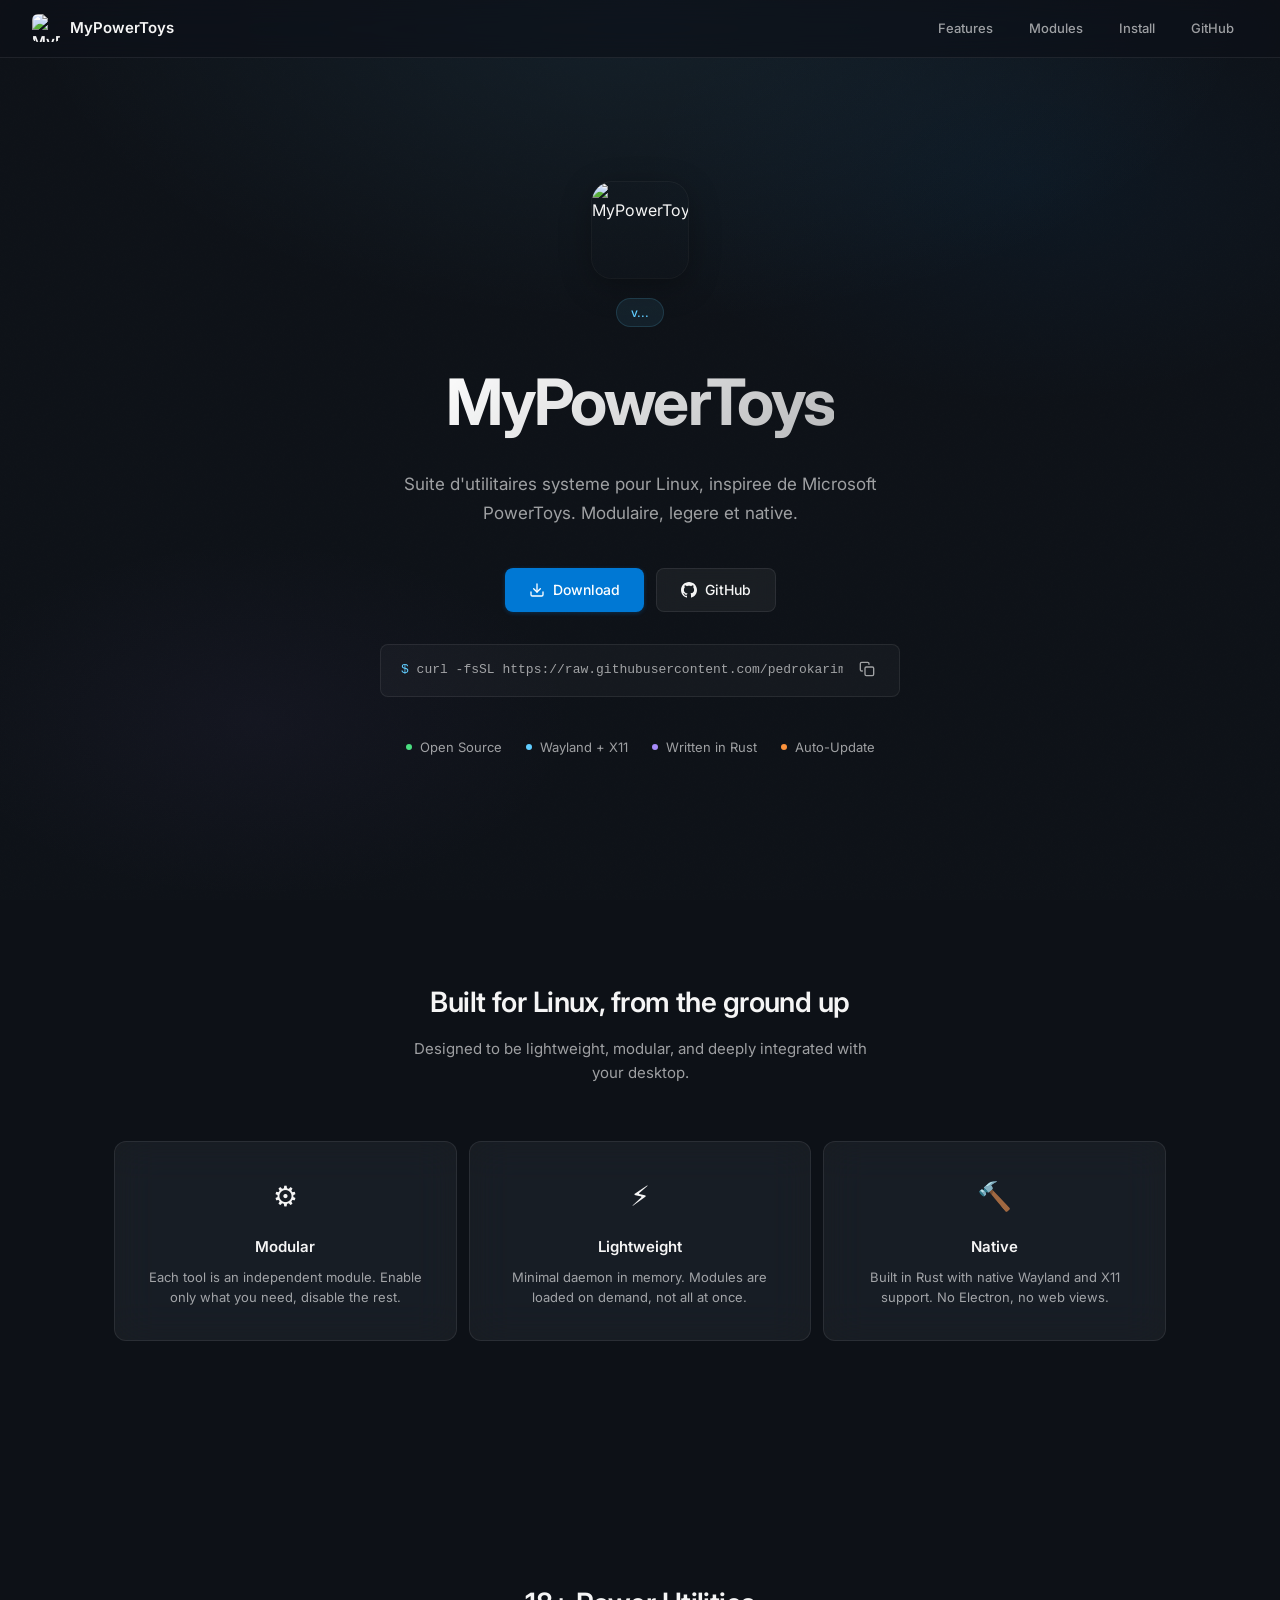
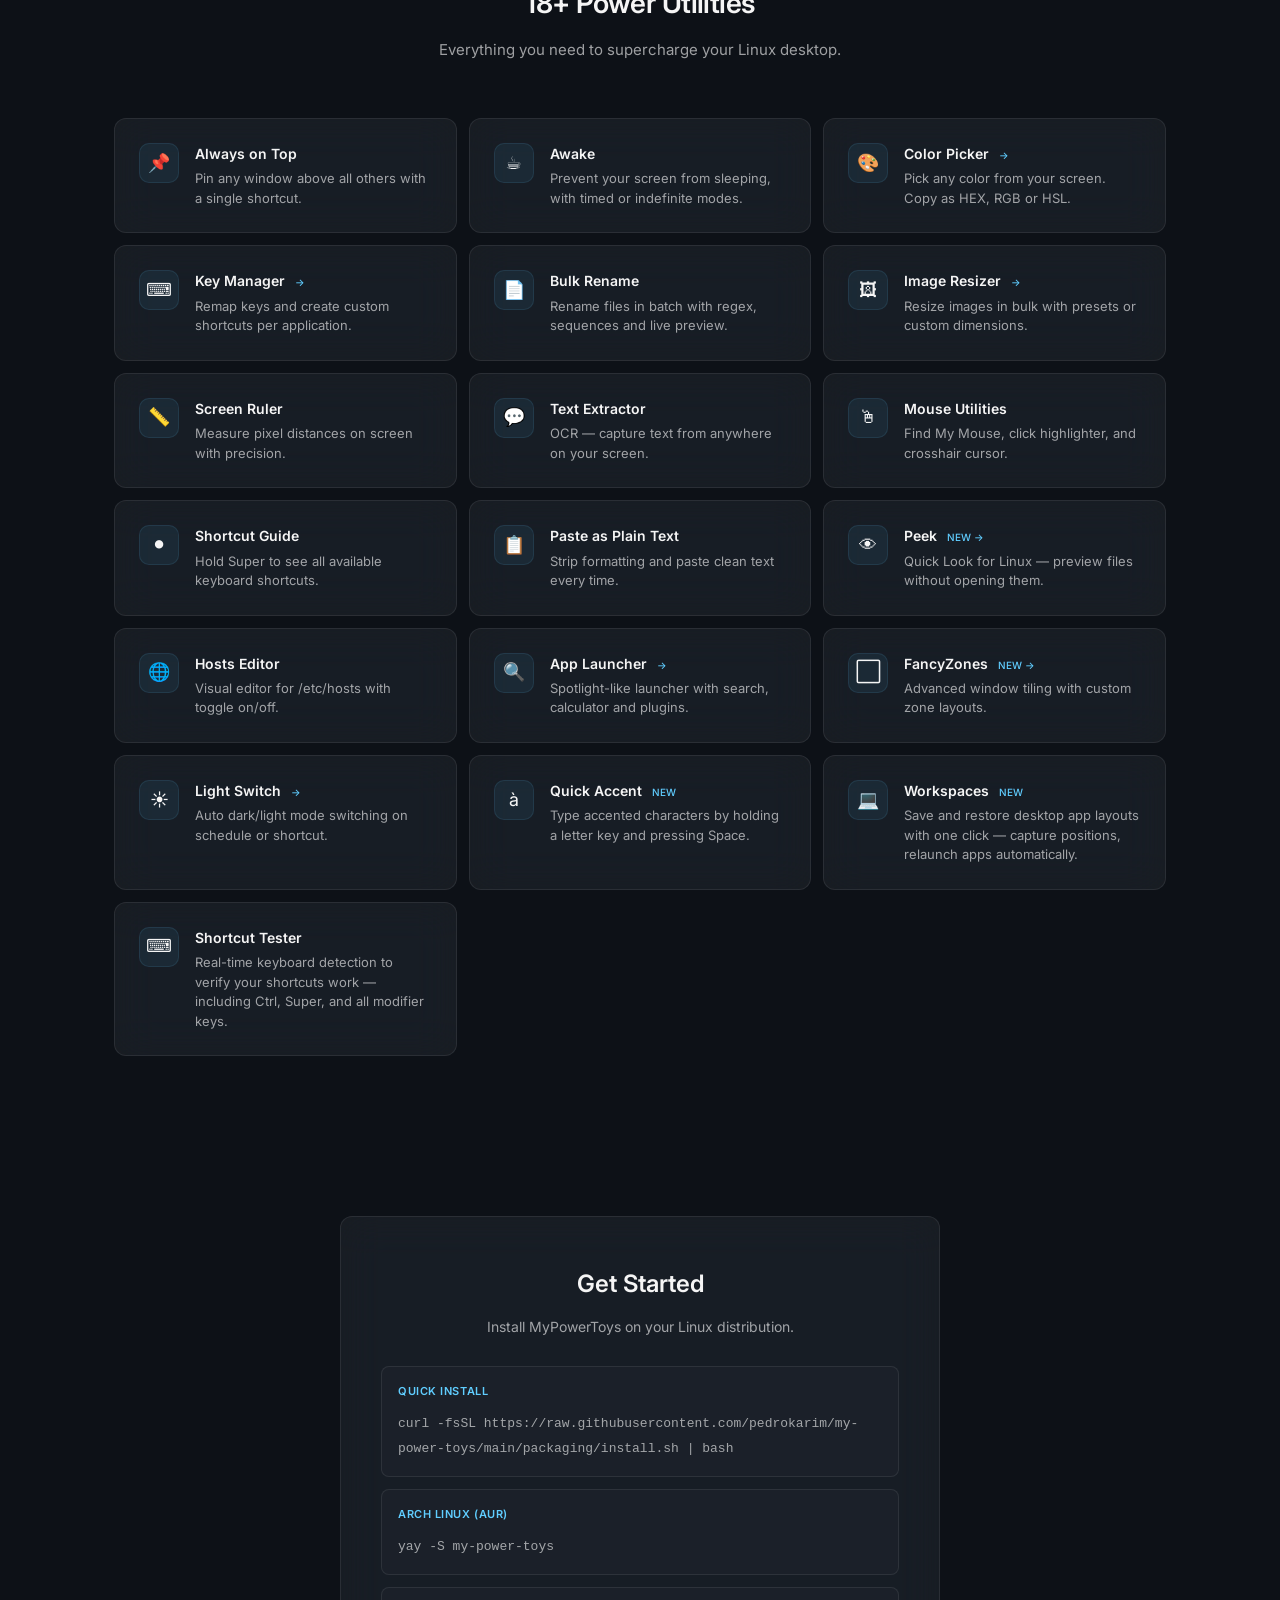
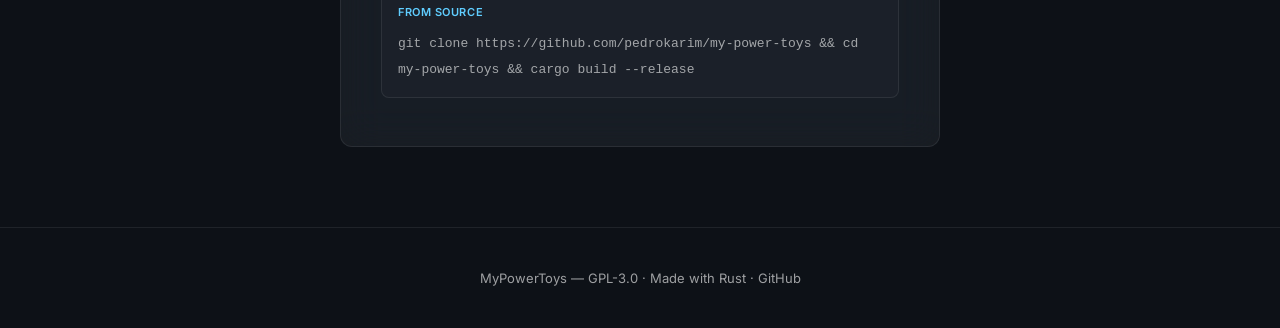
==== docs/index.html @ 5c8c486c "feat: add Workspaces module for saving and restoring desktop layouts - New crate: mpt-workspaces wit" ====
<!DOCTYPE html>
<html lang="en">
<head>
    <meta charset="UTF-8">
    <meta name="viewport" content="width=device-width, initial-scale=1.0">
    <title>MyPowerToys — PowerToys for Linux</title>
    <link rel="icon" type="image/png" href="https://raw.githubusercontent.com/pedrokarim/my-power-toys/main/assets/icons/icon-32.png">
    <style>
        @import url('https://fonts.googleapis.com/css2?family=Inter:wght@300;400;500;600;700&display=swap');

        * {
            margin: 0;
            padding: 0;
            box-sizing: border-box;
        }

        :root {
            --accent: #60cdff;
            --accent-dark: #0078d4;
            --bg-base: #0d1117;
            --bg-card: rgba(255, 255, 255, 0.05);
            --bg-card-hover: rgba(255, 255, 255, 0.08);
            --border: rgba(255, 255, 255, 0.08);
            --border-hover: rgba(255, 255, 255, 0.15);
            --text: #f5f5f5;
            --text-secondary: rgba(255, 255, 255, 0.6);
            --glass: rgba(255, 255, 255, 0.04);
            --glass-border: rgba(255, 255, 255, 0.06);
            --radius: 8px;
            --radius-lg: 12px;
        }

        body {
            font-family: 'Inter', 'Segoe UI Variable', 'Segoe UI', system-ui, -apple-system, sans-serif;
            background: var(--bg-base);
            color: var(--text);
            overflow-x: hidden;
            line-height: 1.6;
        }

        /* Mica-like background */
        .bg-layer {
            position: fixed;
            inset: 0;
            z-index: -1;
            background:
                radial-gradient(ellipse 80% 60% at 50% 0%, rgba(96, 205, 255, 0.08) 0%, transparent 60%),
                radial-gradient(ellipse 60% 50% at 80% 20%, rgba(0, 120, 212, 0.06) 0%, transparent 50%),
                radial-gradient(ellipse 50% 40% at 20% 80%, rgba(134, 97, 193, 0.05) 0%, transparent 50%),
                var(--bg-base);
        }

        /* Noise texture overlay */
        .bg-layer::after {
            content: '';
            position: absolute;
            inset: 0;
            opacity: 0.015;
            background-image: url("data:image/svg+xml,%3Csvg viewBox='0 0 256 256' xmlns='http://www.w3.org/2000/svg'%3E%3Cfilter id='n'%3E%3CfeTurbulence type='fractalNoise' baseFrequency='0.9' numOctaves='4' stitchTiles='stitch'/%3E%3C/filter%3E%3Crect width='100%25' height='100%25' filter='url(%23n)'/%3E%3C/svg%3E");
            background-size: 128px 128px;
        }

        /* Glass card mixin */
        .glass {
            background: var(--bg-card);
            backdrop-filter: blur(20px) saturate(150%);
            -webkit-backdrop-filter: blur(20px) saturate(150%);
            border: 1px solid var(--border);
            border-radius: var(--radius-lg);
            transition: all 0.2s ease;
        }

        .glass:hover {
            background: var(--bg-card-hover);
            border-color: var(--border-hover);
        }

        /* Navigation */
        nav {
            position: fixed;
            top: 0;
            left: 0;
            right: 0;
            z-index: 100;
            padding: 12px 32px;
            display: flex;
            align-items: center;
            justify-content: space-between;
            background: rgba(13, 17, 23, 0.7);
            backdrop-filter: blur(24px) saturate(150%);
            -webkit-backdrop-filter: blur(24px) saturate(150%);
            border-bottom: 1px solid var(--border);
        }

        .nav-brand {
            display: flex;
            align-items: center;
            gap: 10px;
            font-weight: 600;
            font-size: 15px;
            text-decoration: none;
            color: var(--text);
        }

        .nav-brand img {
            width: 28px;
            height: 28px;
            border-radius: 6px;
        }

        .nav-links {
            display: flex;
            gap: 8px;
        }

        .nav-links a {
            color: var(--text-secondary);
            text-decoration: none;
            font-size: 13px;
            font-weight: 500;
            padding: 6px 14px;
            border-radius: 6px;
            transition: all 0.15s ease;
        }

        .nav-links a:hover {
            color: var(--text);
            background: rgba(255, 255, 255, 0.06);
        }

        /* Hero Section */
        .hero {
            min-height: 100vh;
            display: flex;
            flex-direction: column;
            align-items: center;
            justify-content: center;
            text-align: center;
            padding: 120px 24px 80px;
            position: relative;
        }

        .hero-icon {
            width: 96px;
            height: 96px;
            border-radius: 20px;
            margin-bottom: 20px;
            box-shadow:
                0 8px 32px rgba(0, 0, 0, 0.3),
                0 0 0 1px rgba(255, 255, 255, 0.06);
        }

        .version-badge {
            display: inline-block;
            padding: 4px 14px;
            font-size: 12px;
            font-weight: 500;
            color: var(--accent);
            background: rgba(96, 205, 255, 0.08);
            border: 1px solid rgba(96, 205, 255, 0.15);
            border-radius: 20px;
            margin-bottom: 24px;
        }

        .hero h1 {
            font-size: clamp(2.5rem, 6vw, 4rem);
            font-weight: 700;
            letter-spacing: -0.03em;
            margin-bottom: 16px;
            background: linear-gradient(135deg, #ffffff 0%, rgba(255, 255, 255, 0.7) 100%);
            -webkit-background-clip: text;
            -webkit-text-fill-color: transparent;
            background-clip: text;
        }

        .hero p {
            font-size: 17px;
            color: var(--text-secondary);
            max-width: 520px;
            margin: 0 auto 40px;
            line-height: 1.7;
        }

        .hero-actions {
            display: flex;
            gap: 12px;
            margin-bottom: 32px;
            flex-wrap: wrap;
            justify-content: center;
        }

        .btn {
            display: inline-flex;
            align-items: center;
            gap: 8px;
            padding: 10px 24px;
            font-size: 14px;
            font-weight: 500;
            font-family: inherit;
            border-radius: var(--radius);
            text-decoration: none;
            cursor: pointer;
            transition: all 0.15s ease;
            border: none;
        }

        .btn-primary {
            background: var(--accent-dark);
            color: white;
            box-shadow: 0 1px 4px rgba(0, 120, 212, 0.3);
        }

        .btn-primary:hover {
            background: #1a8ad4;
            box-shadow: 0 4px 16px rgba(0, 120, 212, 0.4);
            transform: translateY(-1px);
        }

        .btn-secondary {
            background: var(--bg-card);
            color: var(--text);
            border: 1px solid var(--border);
            backdrop-filter: blur(12px);
        }

        .btn-secondary:hover {
            background: var(--bg-card-hover);
            border-color: var(--border-hover);
            transform: translateY(-1px);
        }

        .btn svg {
            width: 16px;
            height: 16px;
        }

        /* Install command */
        .install-box {
            display: flex;
            align-items: center;
            gap: 12px;
            padding: 12px 20px;
            border-radius: var(--radius);
            background: rgba(255, 255, 255, 0.03);
            border: 1px solid var(--border);
            max-width: 520px;
            margin: 0 auto;
        }

        .install-box code {
            font-family: 'JetBrains Mono', 'Cascadia Code', 'Fira Code', monospace;
            font-size: 13px;
            color: var(--text-secondary);
            flex: 1;
            text-align: left;
            white-space: nowrap;
            overflow-x: auto;
        }

        .install-box code span {
            color: var(--accent);
        }

        .copy-btn {
            background: none;
            border: none;
            color: var(--text-secondary);
            cursor: pointer;
            padding: 4px;
            border-radius: 4px;
            transition: all 0.15s;
            flex-shrink: 0;
        }

        .copy-btn:hover {
            color: var(--text);
            background: rgba(255, 255, 255, 0.08);
        }

        .copy-btn.copied {
            color: #4ade80;
        }

        /* Badges */
        .badges {
            display: flex;
            gap: 24px;
            margin-top: 40px;
            flex-wrap: wrap;
            justify-content: center;
        }

        .badge {
            display: flex;
            align-items: center;
            gap: 8px;
            font-size: 13px;
            color: var(--text-secondary);
        }

        .badge-dot {
            width: 6px;
            height: 6px;
            border-radius: 50%;
        }

        .badge-dot.green { background: #4ade80; }
        .badge-dot.blue { background: var(--accent); }
        .badge-dot.purple { background: #a78bfa; }
        .badge-dot.orange { background: #fb923c; }

        /* Features Section */
        .section {
            padding: 80px 24px;
            max-width: 1100px;
            margin: 0 auto;
        }

        .section-header {
            text-align: center;
            margin-bottom: 56px;
        }

        .section-header h2 {
            font-size: 28px;
            font-weight: 600;
            letter-spacing: -0.02em;
            margin-bottom: 12px;
        }

        .section-header p {
            color: var(--text-secondary);
            font-size: 15px;
            max-width: 480px;
            margin: 0 auto;
        }

        /* Module grid */
        .modules-grid {
            display: grid;
            grid-template-columns: repeat(auto-fill, minmax(320px, 1fr));
            gap: 12px;
        }

        .module-card {
            padding: 24px;
            display: flex;
            gap: 16px;
            align-items: flex-start;
        }

        .module-icon {
            width: 40px;
            height: 40px;
            border-radius: 10px;
            display: flex;
            align-items: center;
            justify-content: center;
            font-size: 18px;
            flex-shrink: 0;
            background: rgba(96, 205, 255, 0.08);
            border: 1px solid rgba(96, 205, 255, 0.1);
        }

        .module-card h3 {
            font-size: 14px;
            font-weight: 600;
            margin-bottom: 4px;
        }

        .module-card p {
            font-size: 13px;
            color: var(--text-secondary);
            line-height: 1.5;
        }

        /* Highlight cards row */
        .highlights {
            display: grid;
            grid-template-columns: repeat(3, 1fr);
            gap: 12px;
            margin-bottom: 80px;
        }

        .highlight-card {
            padding: 32px 24px;
            text-align: center;
        }

        .highlight-card .h-icon {
            font-size: 28px;
            margin-bottom: 16px;
            display: block;
        }

        .highlight-card h3 {
            font-size: 15px;
            font-weight: 600;
            margin-bottom: 8px;
        }

        .highlight-card p {
            font-size: 13px;
            color: var(--text-secondary);
            line-height: 1.6;
        }

        /* Install Section */
        .install-section {
            text-align: center;
            padding: 80px 24px;
        }

        .install-card {
            max-width: 600px;
            margin: 0 auto;
            padding: 48px 40px;
        }

        .install-card h2 {
            font-size: 24px;
            font-weight: 600;
            margin-bottom: 12px;
        }

        .install-card p {
            color: var(--text-secondary);
            font-size: 14px;
            margin-bottom: 28px;
        }

        .install-methods {
            display: flex;
            flex-direction: column;
            gap: 12px;
            text-align: left;
        }

        .install-method {
            padding: 16px;
            border-radius: var(--radius);
            background: rgba(255, 255, 255, 0.02);
            border: 1px solid var(--border);
        }

        .install-method-label {
            font-size: 11px;
            font-weight: 600;
            text-transform: uppercase;
            letter-spacing: 0.05em;
            color: var(--accent);
            margin-bottom: 8px;
        }

        .install-method code {
            font-family: 'JetBrains Mono', 'Cascadia Code', monospace;
            font-size: 13px;
            color: var(--text-secondary);
        }

        /* Footer */
        footer {
            text-align: center;
            padding: 40px 24px;
            border-top: 1px solid var(--border);
            color: var(--text-secondary);
            font-size: 13px;
        }

        footer a {
            color: var(--text-secondary);
            text-decoration: none;
            transition: color 0.15s;
        }

        footer a:hover {
            color: var(--text);
        }

        /* Responsive */
        @media (max-width: 768px) {
            nav {
                padding: 12px 16px;
            }

            .highlights {
                grid-template-columns: 1fr;
            }

            .modules-grid {
                grid-template-columns: 1fr;
            }

            .hero-actions {
                flex-direction: column;
                align-items: center;
            }

            .install-box {
                flex-direction: column;
                text-align: center;
            }

            .install-box code {
                text-align: center;
            }
        }

        /* Smooth scroll */
        html {
            scroll-behavior: smooth;
        }

        /* Selection */
        ::selection {
            background: rgba(0, 120, 212, 0.3);
        }
    </style>
</head>
<body>
    <div class="bg-layer"></div>

    <!-- Nav -->
    <nav>
        <a href="#" class="nav-brand">
            <img src="https://raw.githubusercontent.com/pedrokarim/my-power-toys/main/assets/icons/icon-128.png" alt="MyPowerToys">
            MyPowerToys
        </a>
        <div class="nav-links">
            <a href="#features">Features</a>
            <a href="#modules">Modules</a>
            <a href="#install">Install</a>
            <a href="https://github.com/pedrokarim/my-power-toys" target="_blank">GitHub</a>
        </div>
    </nav>

    <!-- Hero -->
    <section class="hero">
        <img src="https://raw.githubusercontent.com/pedrokarim/my-power-toys/main/assets/icons/icon-128.png" alt="MyPowerToys" class="hero-icon">
        <div class="version-badge" id="version-badge">v...</div>
        <h1>MyPowerToys</h1>
        <p>Suite d'utilitaires systeme pour Linux, inspiree de Microsoft PowerToys. Modulaire, legere et native.</p>

        <div class="hero-actions">
            <a href="https://github.com/pedrokarim/my-power-toys/releases/latest" class="btn btn-primary">
                <svg viewBox="0 0 24 24" fill="none" stroke="currentColor" stroke-width="2" stroke-linecap="round" stroke-linejoin="round"><path d="M21 15v4a2 2 0 01-2 2H5a2 2 0 01-2-2v-4"/><polyline points="7 10 12 15 17 10"/><line x1="12" y1="15" x2="12" y2="3"/></svg>
                Download
            </a>
            <a href="https://github.com/pedrokarim/my-power-toys" class="btn btn-secondary" target="_blank">
                <svg viewBox="0 0 24 24" fill="currentColor"><path d="M12 0c-6.626 0-12 5.373-12 12 0 5.302 3.438 9.8 8.207 11.387.599.111.793-.261.793-.577v-2.234c-3.338.726-4.033-1.416-4.033-1.416-.546-1.387-1.333-1.756-1.333-1.756-1.089-.745.083-.729.083-.729 1.205.084 1.839 1.237 1.839 1.237 1.07 1.834 2.807 1.304 3.492.997.107-.775.418-1.305.762-1.604-2.665-.305-5.467-1.334-5.467-5.931 0-1.311.469-2.381 1.236-3.221-.124-.303-.535-1.524.117-3.176 0 0 1.008-.322 3.301 1.23.957-.266 1.983-.399 3.003-.404 1.02.005 2.047.138 3.006.404 2.291-1.552 3.297-1.23 3.297-1.23.653 1.653.242 2.874.118 3.176.77.84 1.235 1.911 1.235 3.221 0 4.609-2.807 5.624-5.479 5.921.43.372.823 1.102.823 2.222v3.293c0 .319.192.694.801.576 4.765-1.589 8.199-6.086 8.199-11.386 0-6.627-5.373-12-12-12z"/></svg>
                GitHub
            </a>
        </div>

        <div class="install-box">
            <code><span>$</span> curl -fsSL https://raw.githubusercontent.com/pedrokarim/my-power-toys/main/packaging/install.sh | bash</code>
            <button class="copy-btn" onclick="copyInstall(this)" title="Copy">
                <svg width="16" height="16" viewBox="0 0 24 24" fill="none" stroke="currentColor" stroke-width="2" stroke-linecap="round" stroke-linejoin="round"><rect x="9" y="9" width="13" height="13" rx="2" ry="2"/><path d="M5 15H4a2 2 0 01-2-2V4a2 2 0 012-2h9a2 2 0 012 2v1"/></svg>
            </button>
        </div>

        <div class="badges">
            <span class="badge"><span class="badge-dot green"></span>Open Source</span>
            <span class="badge"><span class="badge-dot blue"></span>Wayland + X11</span>
            <span class="badge"><span class="badge-dot purple"></span>Written in Rust</span>
            <span class="badge"><span class="badge-dot orange"></span>Auto-Update</span>
        </div>
    </section>

    <!-- Highlights -->
    <section class="section" id="features">
        <div class="section-header">
            <h2>Built for Linux, from the ground up</h2>
            <p>Designed to be lightweight, modular, and deeply integrated with your desktop.</p>
        </div>

        <div class="highlights">
            <div class="glass highlight-card">
                <span class="h-icon">&#9881;</span>
                <h3>Modular</h3>
                <p>Each tool is an independent module. Enable only what you need, disable the rest.</p>
            </div>
            <div class="glass highlight-card">
                <span class="h-icon">&#9889;</span>
                <h3>Lightweight</h3>
                <p>Minimal daemon in memory. Modules are loaded on demand, not all at once.</p>
            </div>
            <div class="glass highlight-card">
                <span class="h-icon">&#128296;</span>
                <h3>Native</h3>
                <p>Built in Rust with native Wayland and X11 support. No Electron, no web views.</p>
            </div>
        </div>
    </section>

    <!-- Modules -->
    <section class="section" id="modules">
        <div class="section-header">
            <h2>18+ Power Utilities</h2>
            <p>Everything you need to supercharge your Linux desktop.</p>
        </div>

        <div class="modules-grid">
            <div class="glass module-card">
                <div class="module-icon">&#128204;</div>
                <div>
                    <h3>Always on Top</h3>
                    <p>Pin any window above all others with a single shortcut.</p>
                </div>
            </div>
            <div class="glass module-card">
                <div class="module-icon">&#9749;</div>
                <div>
                    <h3>Awake</h3>
                    <p>Prevent your screen from sleeping, with timed or indefinite modes.</p>
                </div>
            </div>
            <a href="color-picker.html" class="glass module-card" style="text-decoration: none; color: inherit;">
                <div class="module-icon">&#127912;</div>
                <div>
                    <h3>Color Picker <span style="font-size: 10px; color: var(--accent); font-weight: 500; margin-left: 6px;">&rarr;</span></h3>
                    <p>Pick any color from your screen. Copy as HEX, RGB or HSL.</p>
                </div>
            </a>
            <a href="key-manager.html" class="glass module-card" style="text-decoration: none; color: inherit;">
                <div class="module-icon">&#9000;</div>
                <div>
                    <h3>Key Manager <span style="font-size: 10px; color: var(--accent); font-weight: 500; margin-left: 6px;">&rarr;</span></h3>
                    <p>Remap keys and create custom shortcuts per application.</p>
                </div>
            </a>
            <div class="glass module-card">
                <div class="module-icon">&#128196;</div>
                <div>
                    <h3>Bulk Rename</h3>
                    <p>Rename files in batch with regex, sequences and live preview.</p>
                </div>
            </div>
            <a href="image-resizer.html" class="glass module-card" style="text-decoration: none; color: inherit;">
                <div class="module-icon">&#128444;</div>
                <div>
                    <h3>Image Resizer <span style="font-size: 10px; color: var(--accent); font-weight: 500; margin-left: 6px;">&rarr;</span></h3>
                    <p>Resize images in bulk with presets or custom dimensions.</p>
                </div>
            </a>
            <div class="glass module-card">
                <div class="module-icon">&#128207;</div>
                <div>
                    <h3>Screen Ruler</h3>
                    <p>Measure pixel distances on screen with precision.</p>
                </div>
            </div>
            <div class="glass module-card">
                <div class="module-icon">&#128172;</div>
                <div>
                    <h3>Text Extractor</h3>
                    <p>OCR — capture text from anywhere on your screen.</p>
                </div>
            </div>
            <div class="glass module-card">
                <div class="module-icon">&#128433;</div>
                <div>
                    <h3>Mouse Utilities</h3>
                    <p>Find My Mouse, click highlighter, and crosshair cursor.</p>
                </div>
            </div>
            <div class="glass module-card">
                <div class="module-icon">&#9899;</div>
                <div>
                    <h3>Shortcut Guide</h3>
                    <p>Hold Super to see all available keyboard shortcuts.</p>
                </div>
            </div>
            <div class="glass module-card">
                <div class="module-icon">&#128203;</div>
                <div>
                    <h3>Paste as Plain Text</h3>
                    <p>Strip formatting and paste clean text every time.</p>
                </div>
            </div>
            <a href="peek.html" class="glass module-card" style="text-decoration: none; color: inherit;">
                <div class="module-icon">&#128065;</div>
                <div>
                    <h3>Peek <span style="font-size: 10px; color: var(--accent); font-weight: 500; margin-left: 6px;">NEW &rarr;</span></h3>
                    <p>Quick Look for Linux — preview files without opening them.</p>
                </div>
            </a>
            <div class="glass module-card">
                <div class="module-icon">&#127760;</div>
                <div>
                    <h3>Hosts Editor</h3>
                    <p>Visual editor for /etc/hosts with toggle on/off.</p>
                </div>
            </div>
            <a href="command-palette.html" class="glass module-card" style="text-decoration: none; color: inherit;">
                <div class="module-icon">&#128269;</div>
                <div>
                    <h3>App Launcher <span style="font-size: 10px; color: var(--accent); font-weight: 500; margin-left: 6px;">&rarr;</span></h3>
                    <p>Spotlight-like launcher with search, calculator and plugins.</p>
                </div>
            </a>
            <a href="fancy-zones.html" class="glass module-card" style="text-decoration: none; color: inherit;">
                <div class="module-icon">&#11036;</div>
                <div>
                    <h3>FancyZones <span style="font-size: 10px; color: var(--accent); font-weight: 500; margin-left: 6px;">NEW &rarr;</span></h3>
                    <p>Advanced window tiling with custom zone layouts.</p>
                </div>
            </a>
            <a href="light-switch.html" class="glass module-card" style="text-decoration: none; color: inherit;">
                <div class="module-icon">&#9728;&#65039;</div>
                <div>
                    <h3>Light Switch <span style="font-size: 10px; color: var(--accent); font-weight: 500; margin-left: 6px;">&rarr;</span></h3>
                    <p>Auto dark/light mode switching on schedule or shortcut.</p>
                </div>
            </a>
            <div class="glass module-card">
                <div class="module-icon">&#224;</div>
                <div>
                    <h3>Quick Accent <span style="font-size: 10px; color: var(--accent); font-weight: 500; margin-left: 6px;">NEW</span></h3>
                    <p>Type accented characters by holding a letter key and pressing Space.</p>
                </div>
            </div>
            <div class="glass module-card">
                <div class="module-icon">&#128187;</div>
                <div>
                    <h3>Workspaces <span style="font-size: 10px; color: var(--accent); font-weight: 500; margin-left: 6px;">NEW</span></h3>
                    <p>Save and restore desktop app layouts with one click — capture positions, relaunch apps automatically.</p>
                </div>
            </div>
            <div class="glass module-card">
                <div class="module-icon">&#9000;</div>
                <div>
                    <h3>Shortcut Tester</h3>
                    <p>Real-time keyboard detection to verify your shortcuts work — including Ctrl, Super, and all modifier keys.</p>
                </div>
            </div>
        </div>
    </section>

    <!-- Install -->
    <section class="install-section" id="install">
        <div class="glass install-card">
            <h2>Get Started</h2>
            <p>Install MyPowerToys on your Linux distribution.</p>

            <div class="install-methods">
                <div class="install-method">
                    <div class="install-method-label">Quick Install</div>
                    <code>curl -fsSL https://raw.githubusercontent.com/pedrokarim/my-power-toys/main/packaging/install.sh | bash</code>
                </div>
                <div class="install-method">
                    <div class="install-method-label">Arch Linux (AUR)</div>
                    <code>yay -S my-power-toys</code>
                </div>
                <div class="install-method">
                    <div class="install-method-label">From Source</div>
                    <code>git clone https://github.com/pedrokarim/my-power-toys && cd my-power-toys && cargo build --release</code>
                </div>
            </div>
        </div>
    </section>

    <!-- Footer -->
    <footer>
        <p>MyPowerToys &mdash; GPL-3.0 &middot; Made with Rust &middot; <a href="https://github.com/pedrokarim/my-power-toys">GitHub</a></p>
    </footer>

    <script>
        fetch('https://api.github.com/repos/pedrokarim/my-power-toys/releases/latest')
            .then(r => r.json())
            .then(d => { if (d.tag_name) document.getElementById('version-badge').textContent = d.tag_name; });

        function copyInstall(btn) {
            const cmd = 'curl -fsSL https://raw.githubusercontent.com/pedrokarim/my-power-toys/main/packaging/install.sh | bash';
            navigator.clipboard.writeText(cmd).then(() => {
                btn.classList.add('copied');
                btn.innerHTML = '<svg width="16" height="16" viewBox="0 0 24 24" fill="none" stroke="currentColor" stroke-width="2" stroke-linecap="round" stroke-linejoin="round"><polyline points="20 6 9 17 4 12"/></svg>';
                setTimeout(() => {
                    btn.classList.remove('copied');
                    btn.innerHTML = '<svg width="16" height="16" viewBox="0 0 24 24" fill="none" stroke="currentColor" stroke-width="2" stroke-linecap="round" stroke-linejoin="round"><rect x="9" y="9" width="13" height="13" rx="2" ry="2"/><path d="M5 15H4a2 2 0 01-2-2V4a2 2 0 012-2h9a2 2 0 012 2v1"/></svg>';
                }, 2000);
            });
        }
    </script>
</body>
</html>
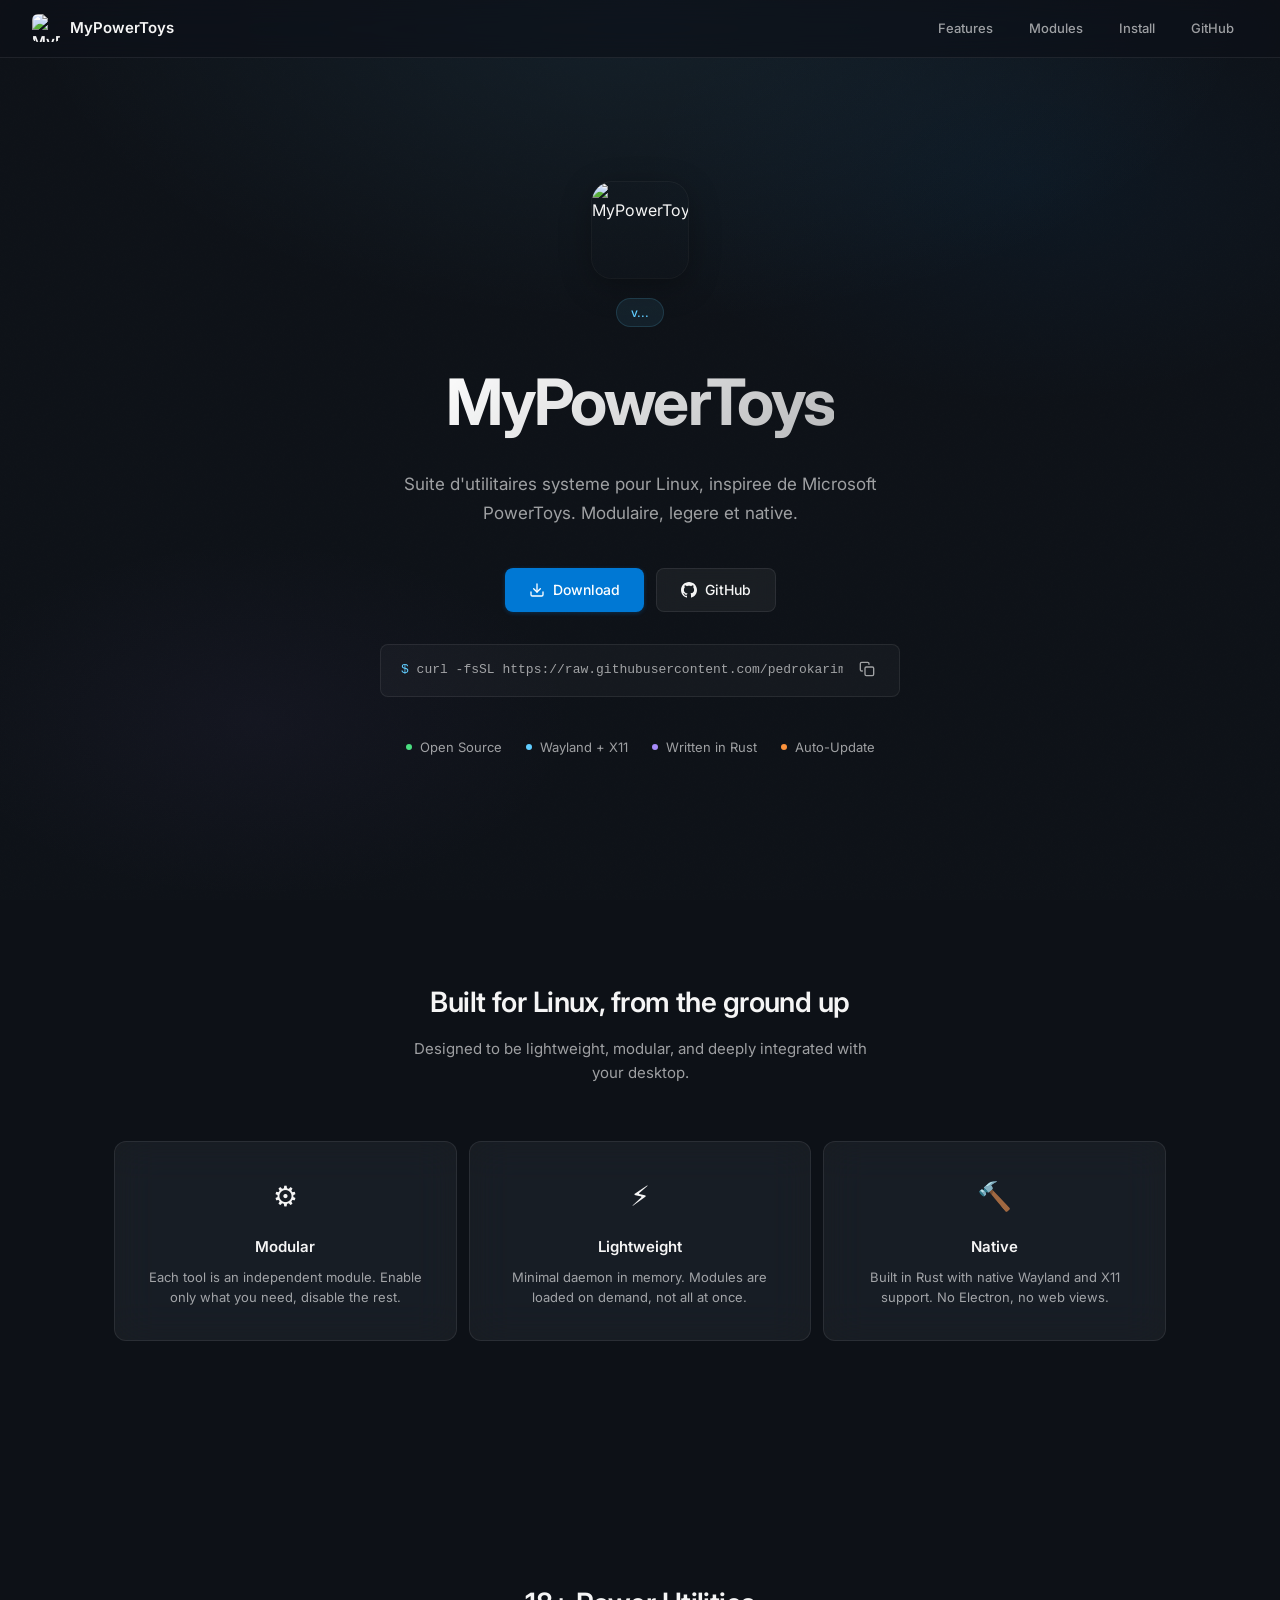
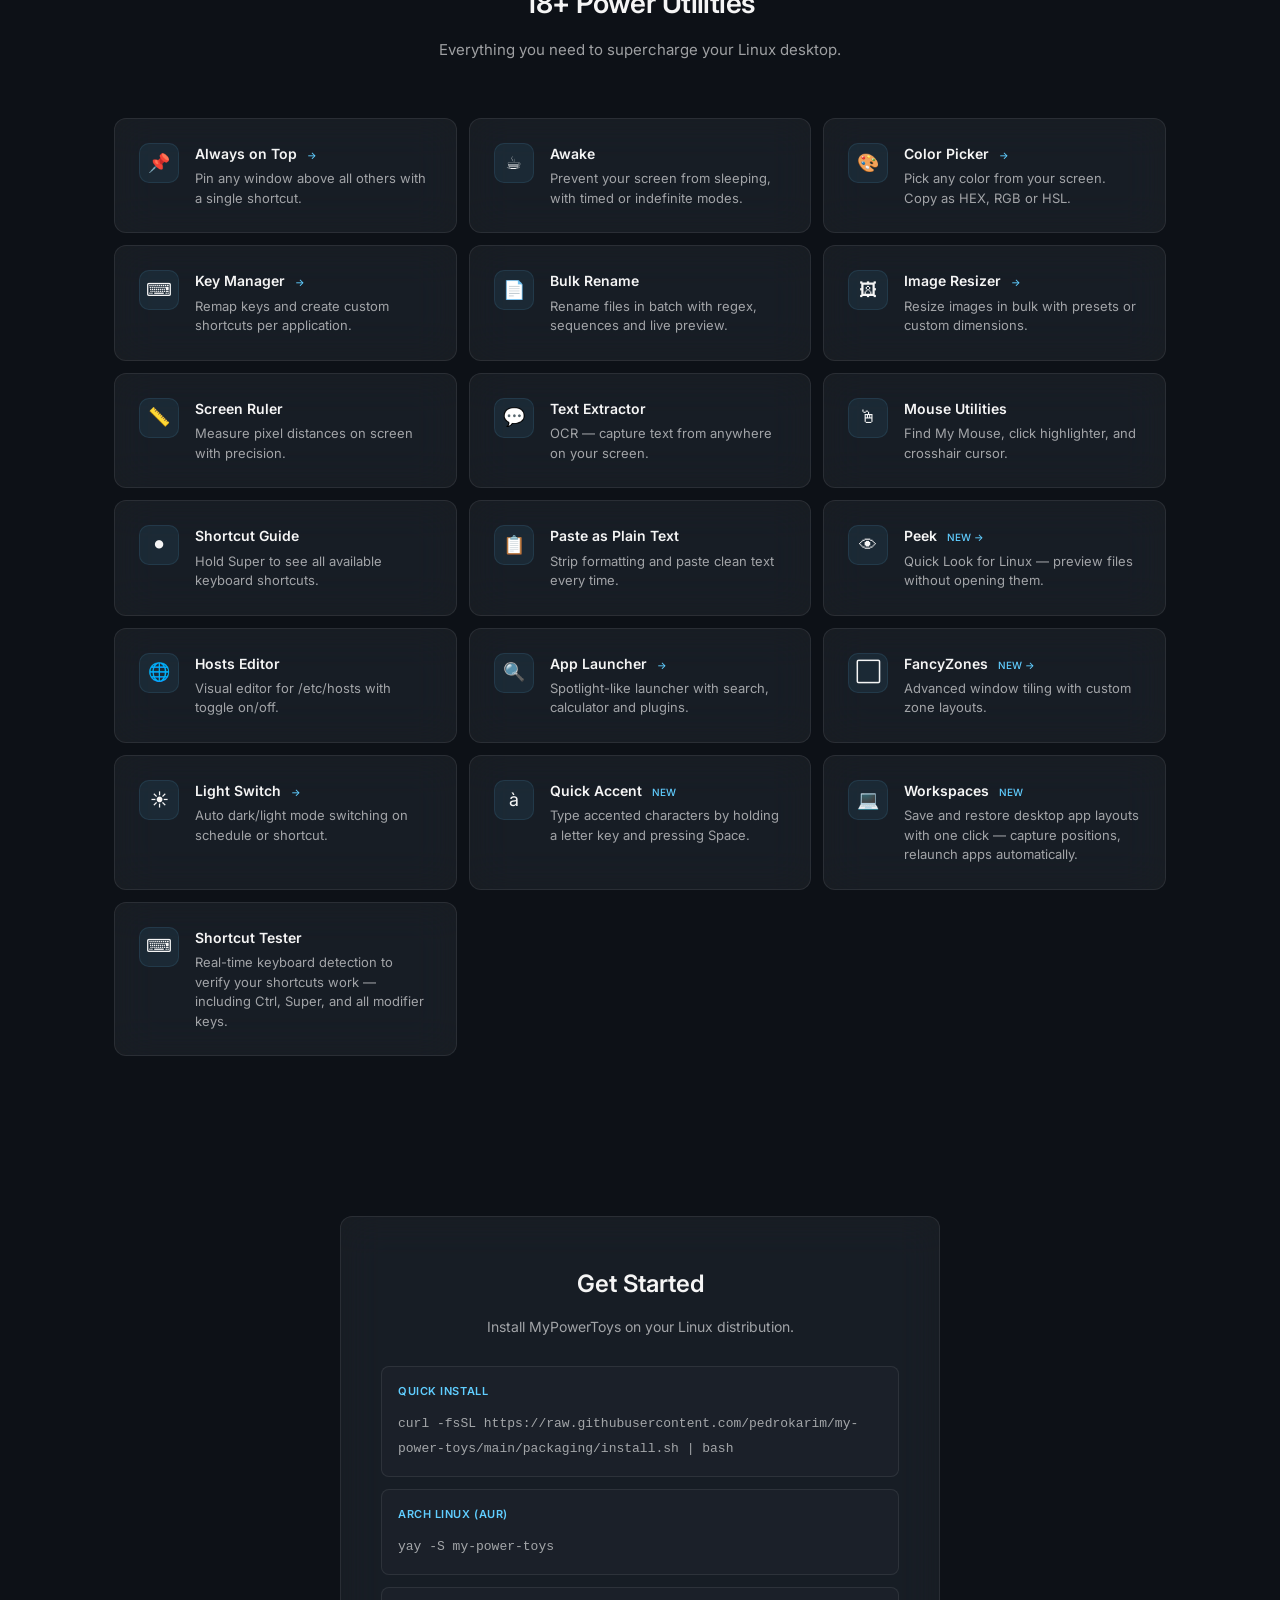
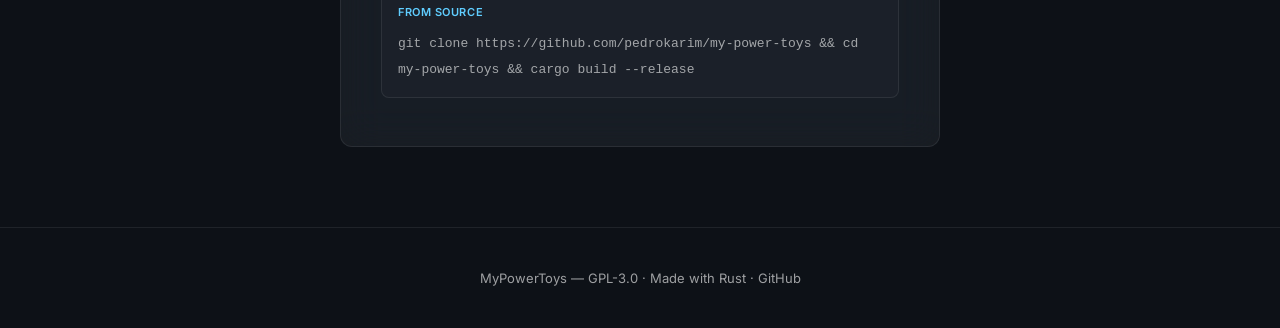
==== commit a59bffa8: "feat(always-on-top): add visual border, sound, excluded apps, state tracking and detail page - Add c" ====
--- a/docs/index.html
+++ b/docs/index.html
@@ -601,13 +601,13 @@
         </div>
 
         <div class="modules-grid">
-            <div class="glass module-card">
+            <a href="always-on-top.html" class="glass module-card" style="text-decoration: none; color: inherit;">
                 <div class="module-icon">&#128204;</div>
                 <div>
-                    <h3>Always on Top</h3>
+                    <h3>Always on Top <span style="font-size: 10px; color: var(--accent); font-weight: 500; margin-left: 6px;">&rarr;</span></h3>
                     <p>Pin any window above all others with a single shortcut.</p>
                 </div>
-            </div>
+            </a>
             <div class="glass module-card">
                 <div class="module-icon">&#9749;</div>
                 <div>
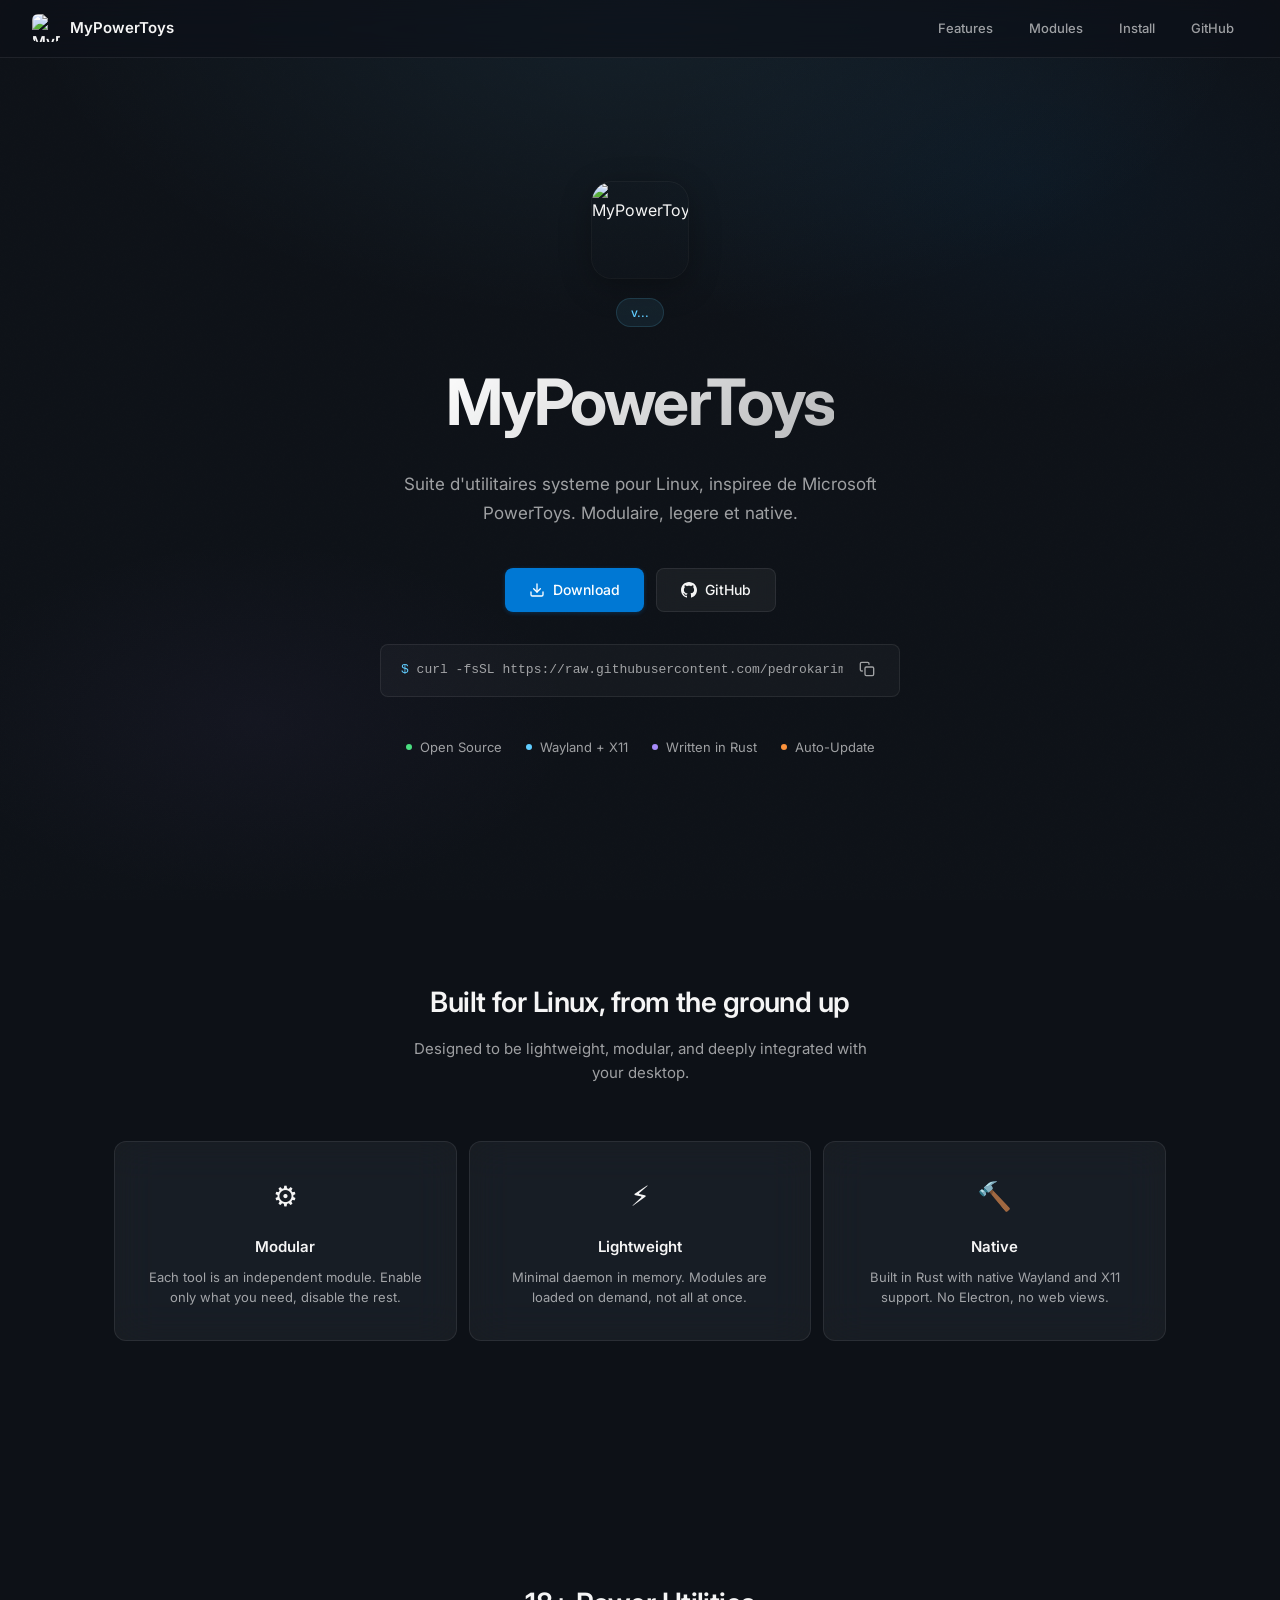
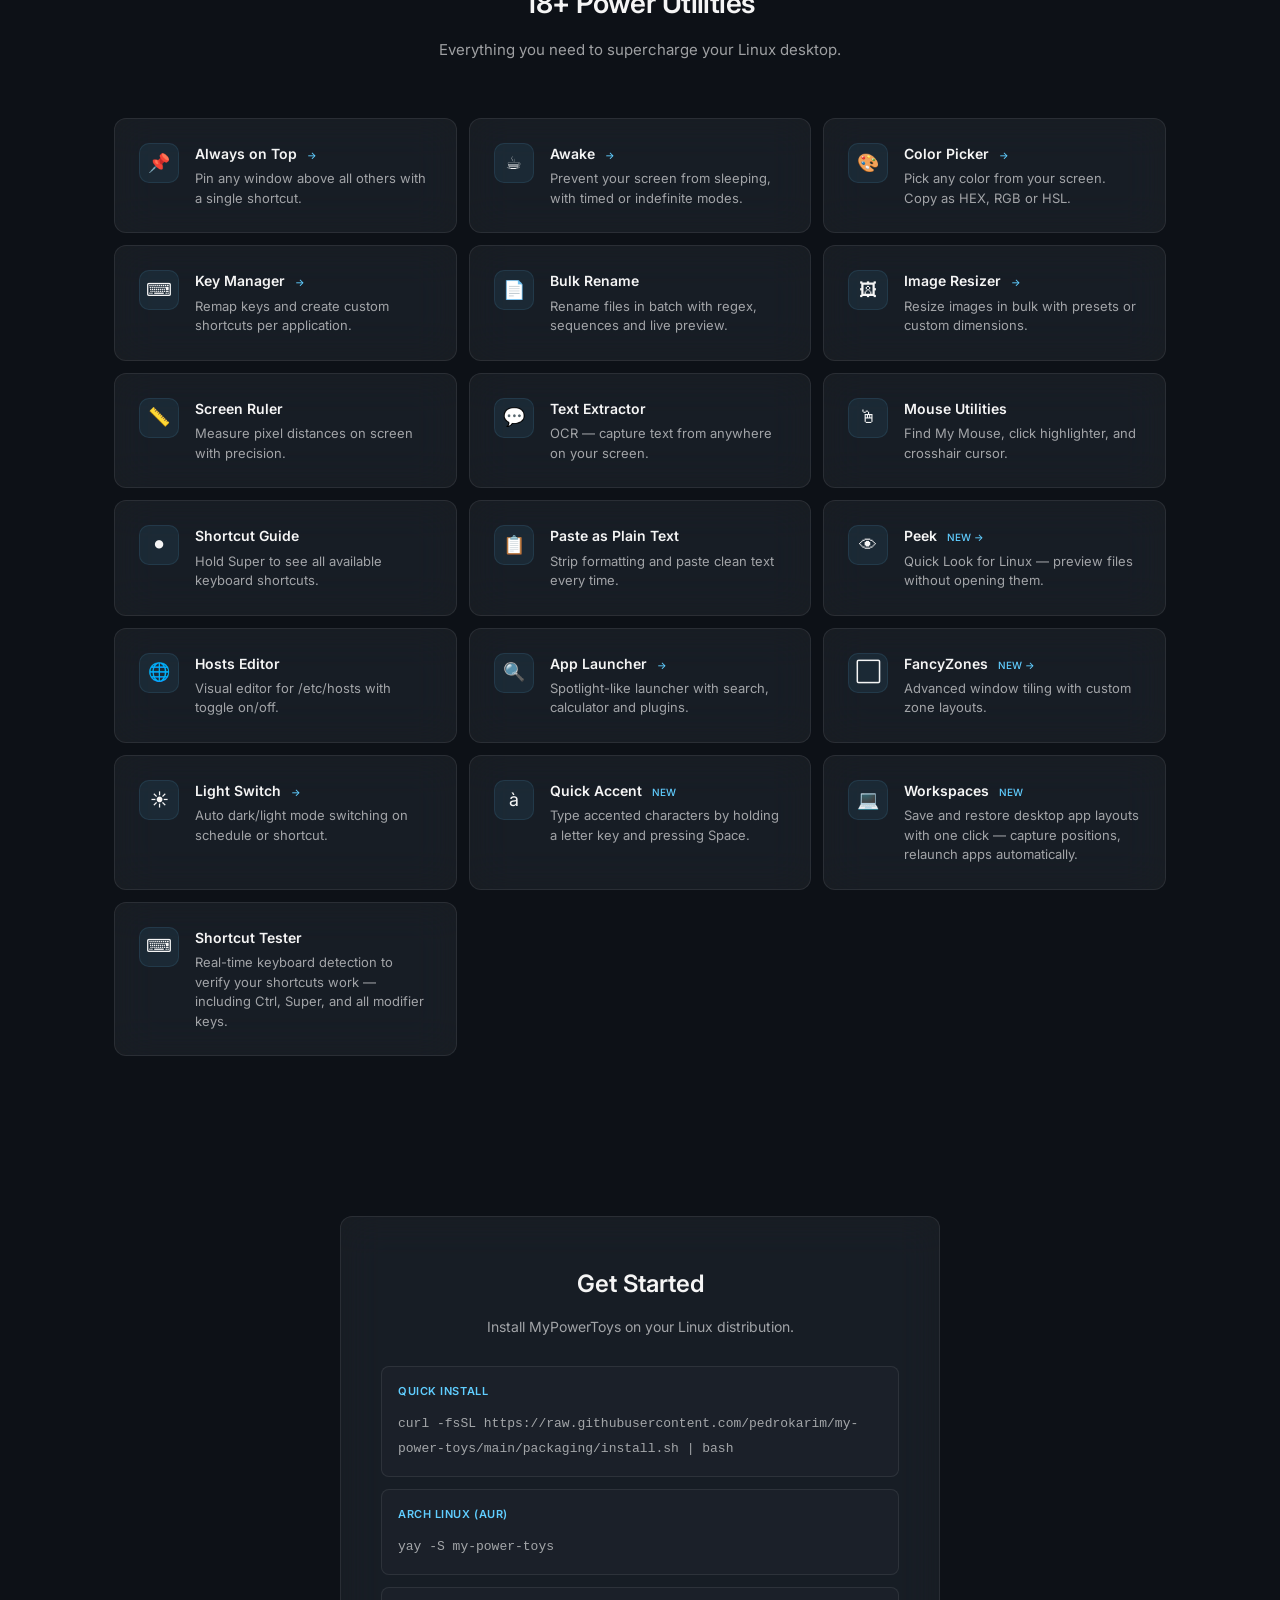
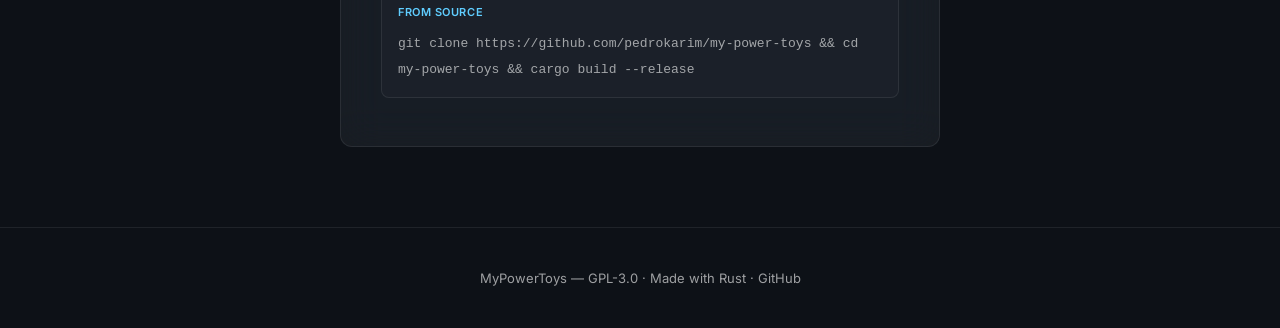
==== commit ec023887: "feat(awake): add 4 modes (indefinite, timed, expirable, off), keep-screen-on toggle, settings UI, tr" ====
--- a/docs/index.html
+++ b/docs/index.html
@@ -608,13 +608,13 @@
                     <p>Pin any window above all others with a single shortcut.</p>
                 </div>
             </a>
-            <div class="glass module-card">
+            <a href="awake.html" class="glass module-card" style="text-decoration: none; color: inherit;">
                 <div class="module-icon">&#9749;</div>
                 <div>
-                    <h3>Awake</h3>
+                    <h3>Awake <span style="font-size: 10px; color: var(--accent); font-weight: 500; margin-left: 6px;">&rarr;</span></h3>
                     <p>Prevent your screen from sleeping, with timed or indefinite modes.</p>
                 </div>
-            </div>
+            </a>
             <a href="color-picker.html" class="glass module-card" style="text-decoration: none; color: inherit;">
                 <div class="module-icon">&#127912;</div>
                 <div>
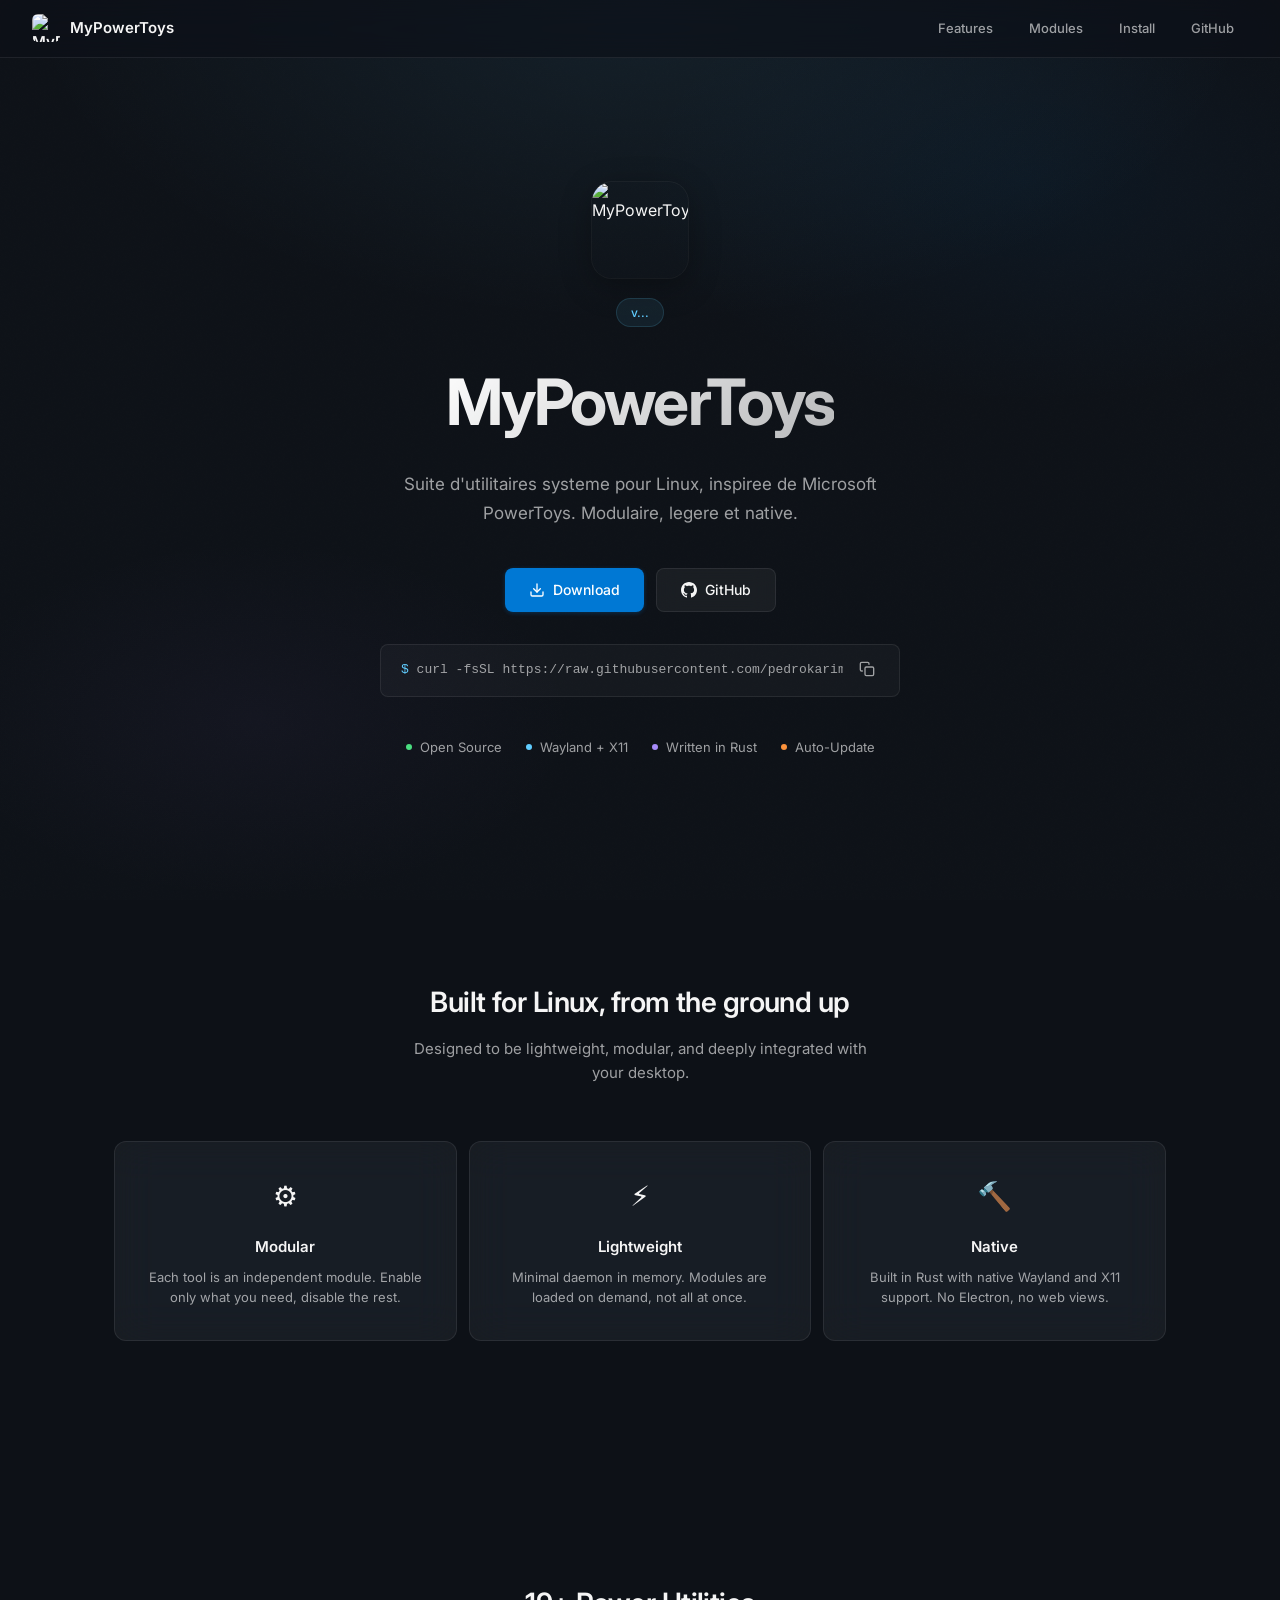
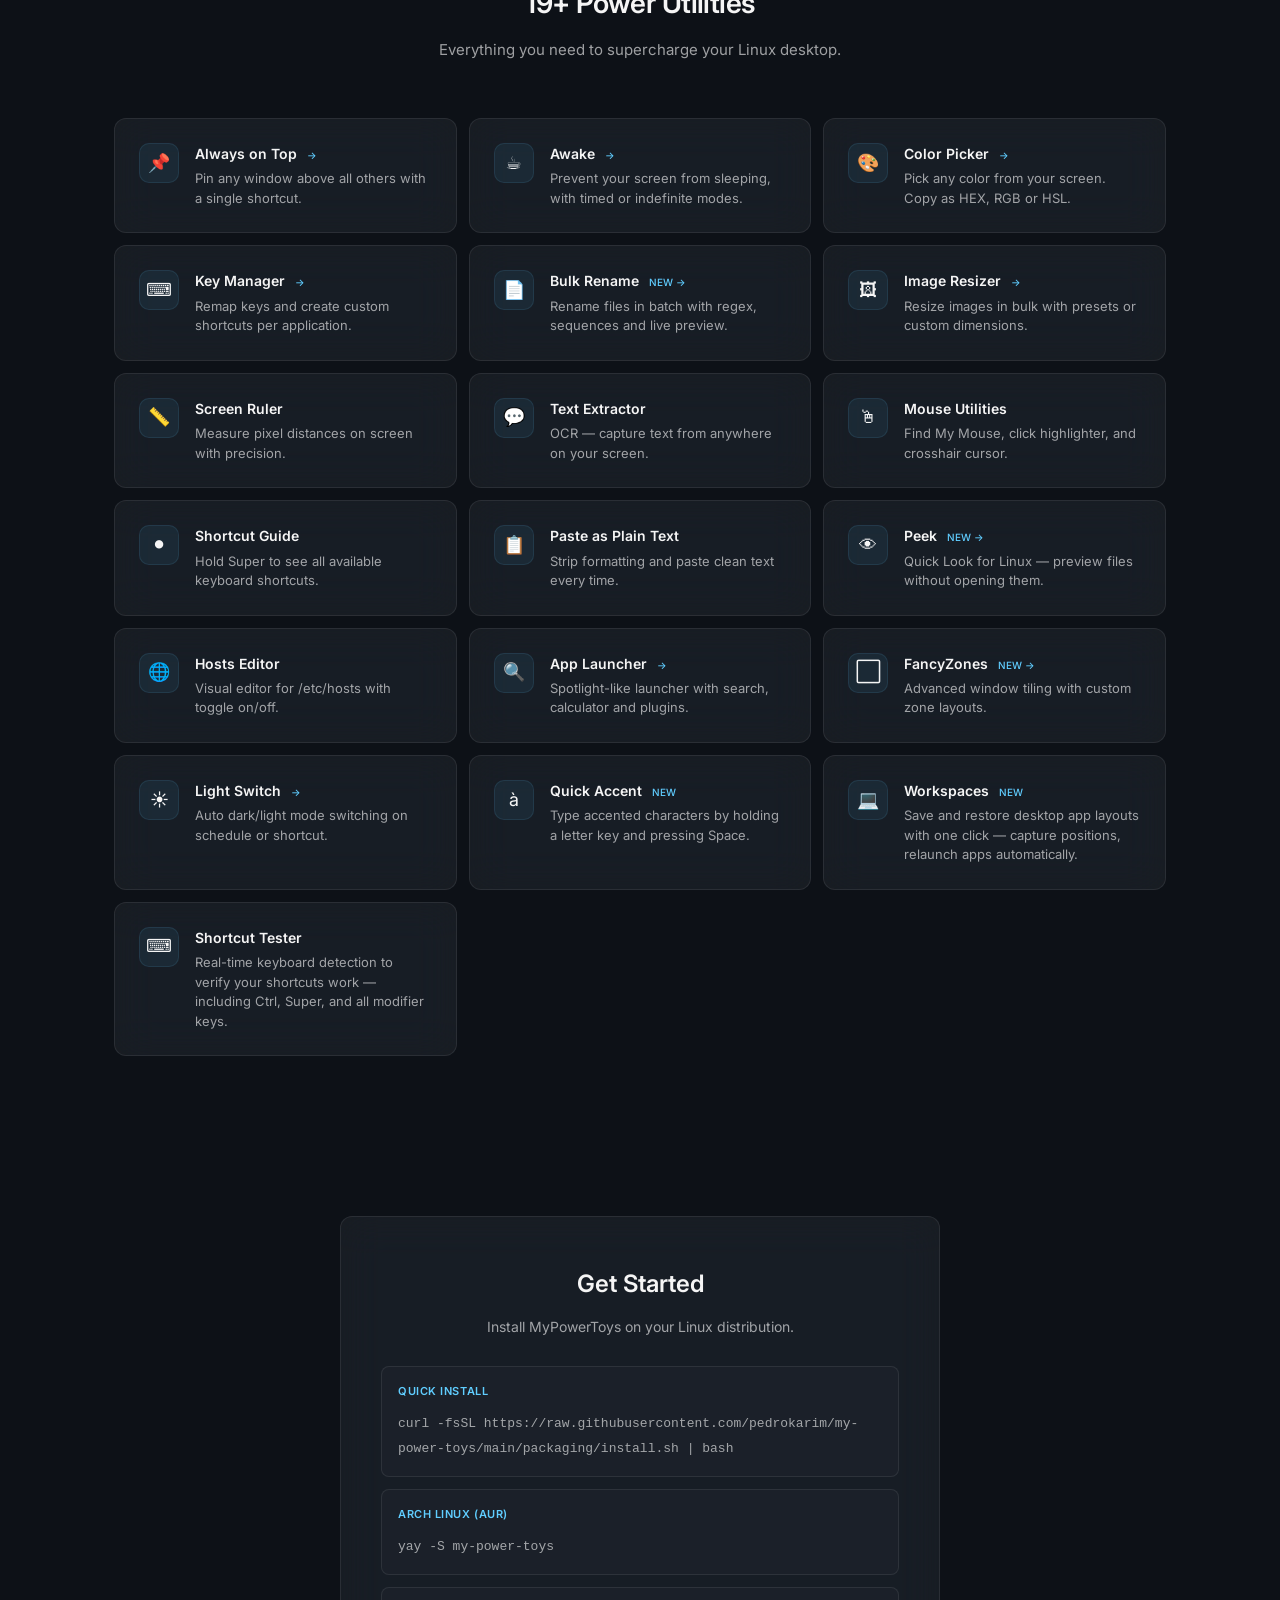
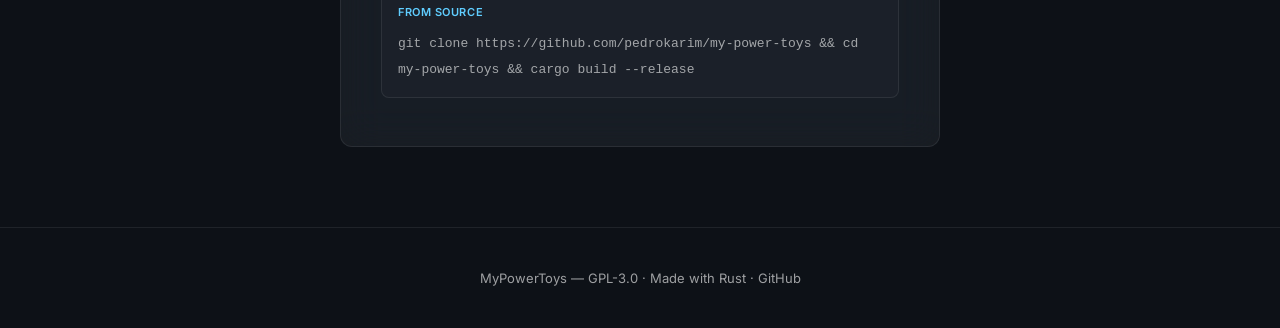
==== commit 0f36b5c7: "feat(bulk-rename): add GUI window, file manager integration and detail page - Standalone egui/eframe" ====
--- a/docs/index.html
+++ b/docs/index.html
@@ -596,7 +596,7 @@
     <!-- Modules -->
     <section class="section" id="modules">
         <div class="section-header">
-            <h2>18+ Power Utilities</h2>
+            <h2>19+ Power Utilities</h2>
             <p>Everything you need to supercharge your Linux desktop.</p>
         </div>
 
@@ -629,13 +629,13 @@
                     <p>Remap keys and create custom shortcuts per application.</p>
                 </div>
             </a>
-            <div class="glass module-card">
+            <a href="bulk-rename.html" class="glass module-card" style="text-decoration: none; color: inherit;">
                 <div class="module-icon">&#128196;</div>
                 <div>
-                    <h3>Bulk Rename</h3>
+                    <h3>Bulk Rename <span style="font-size: 10px; color: var(--accent); font-weight: 500; margin-left: 6px;">NEW &rarr;</span></h3>
                     <p>Rename files in batch with regex, sequences and live preview.</p>
                 </div>
-            </div>
+            </a>
             <a href="image-resizer.html" class="glass module-card" style="text-decoration: none; color: inherit;">
                 <div class="module-icon">&#128444;</div>
                 <div>
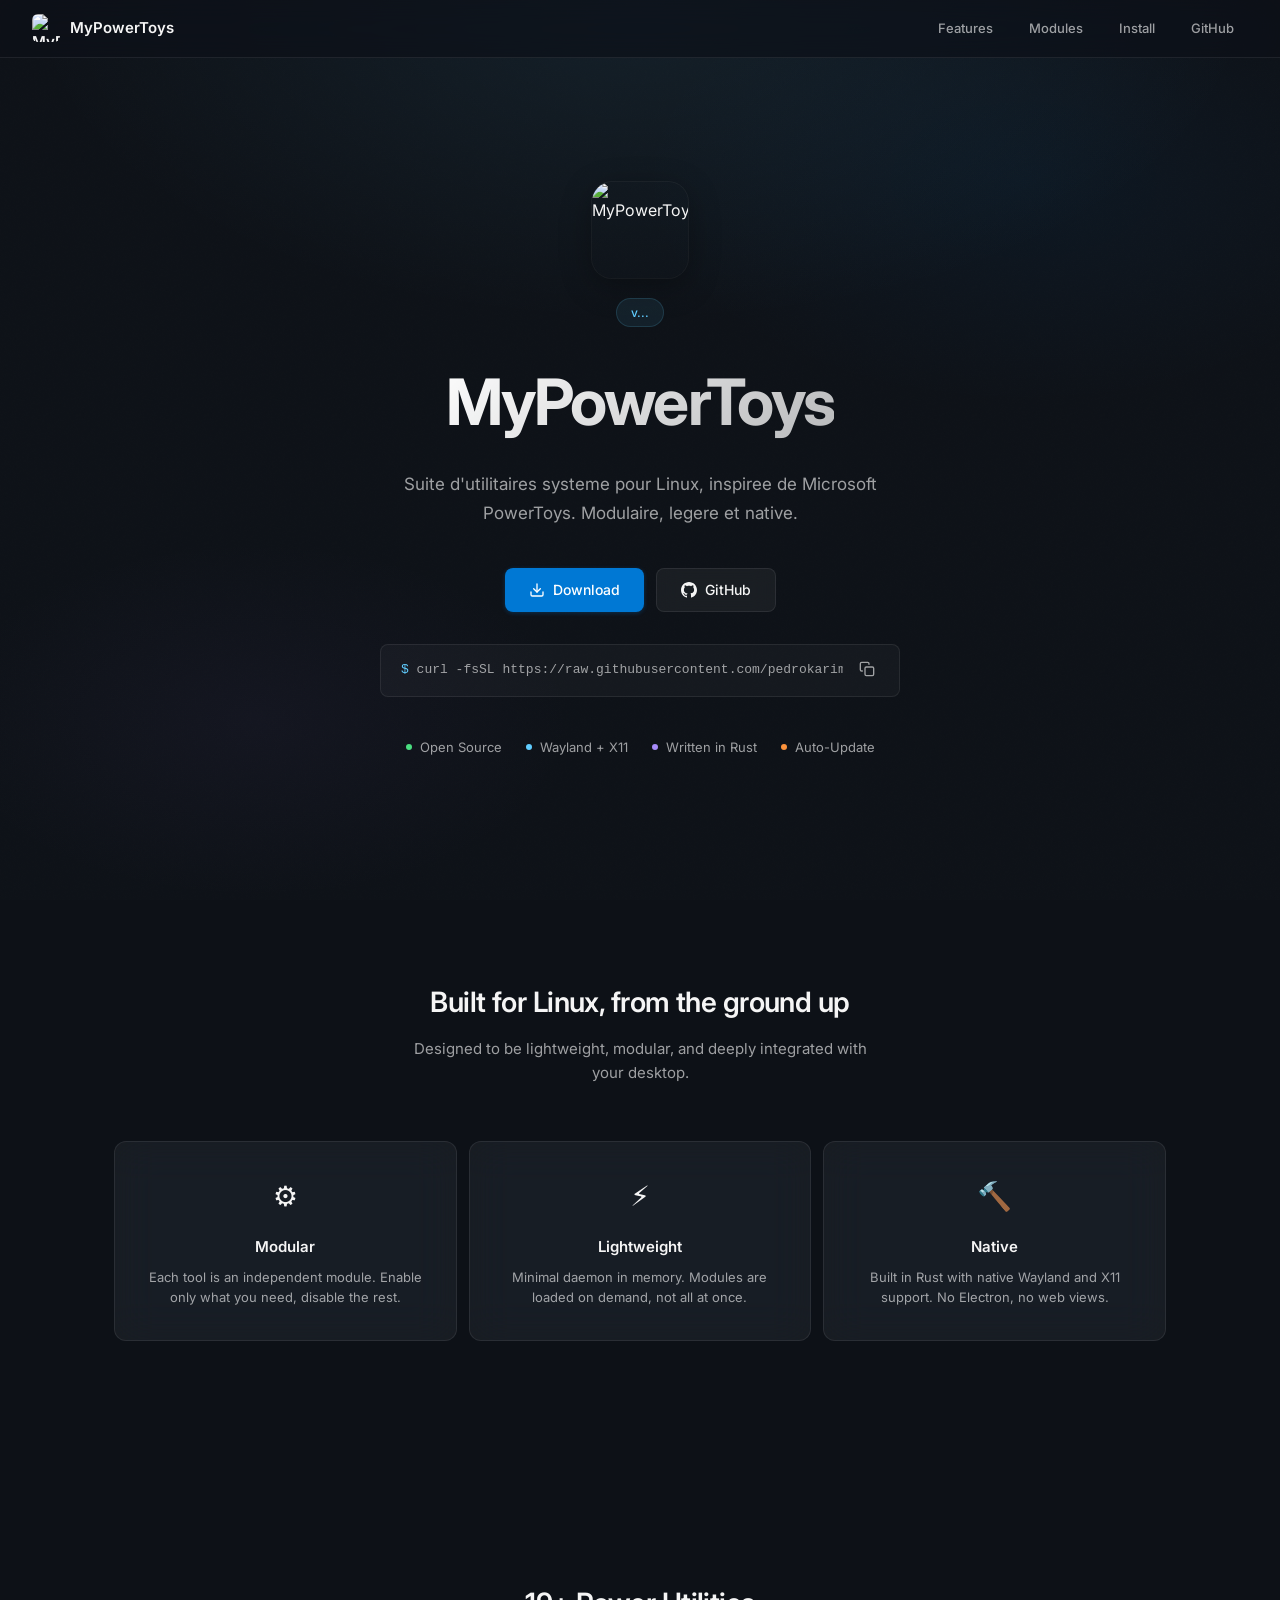
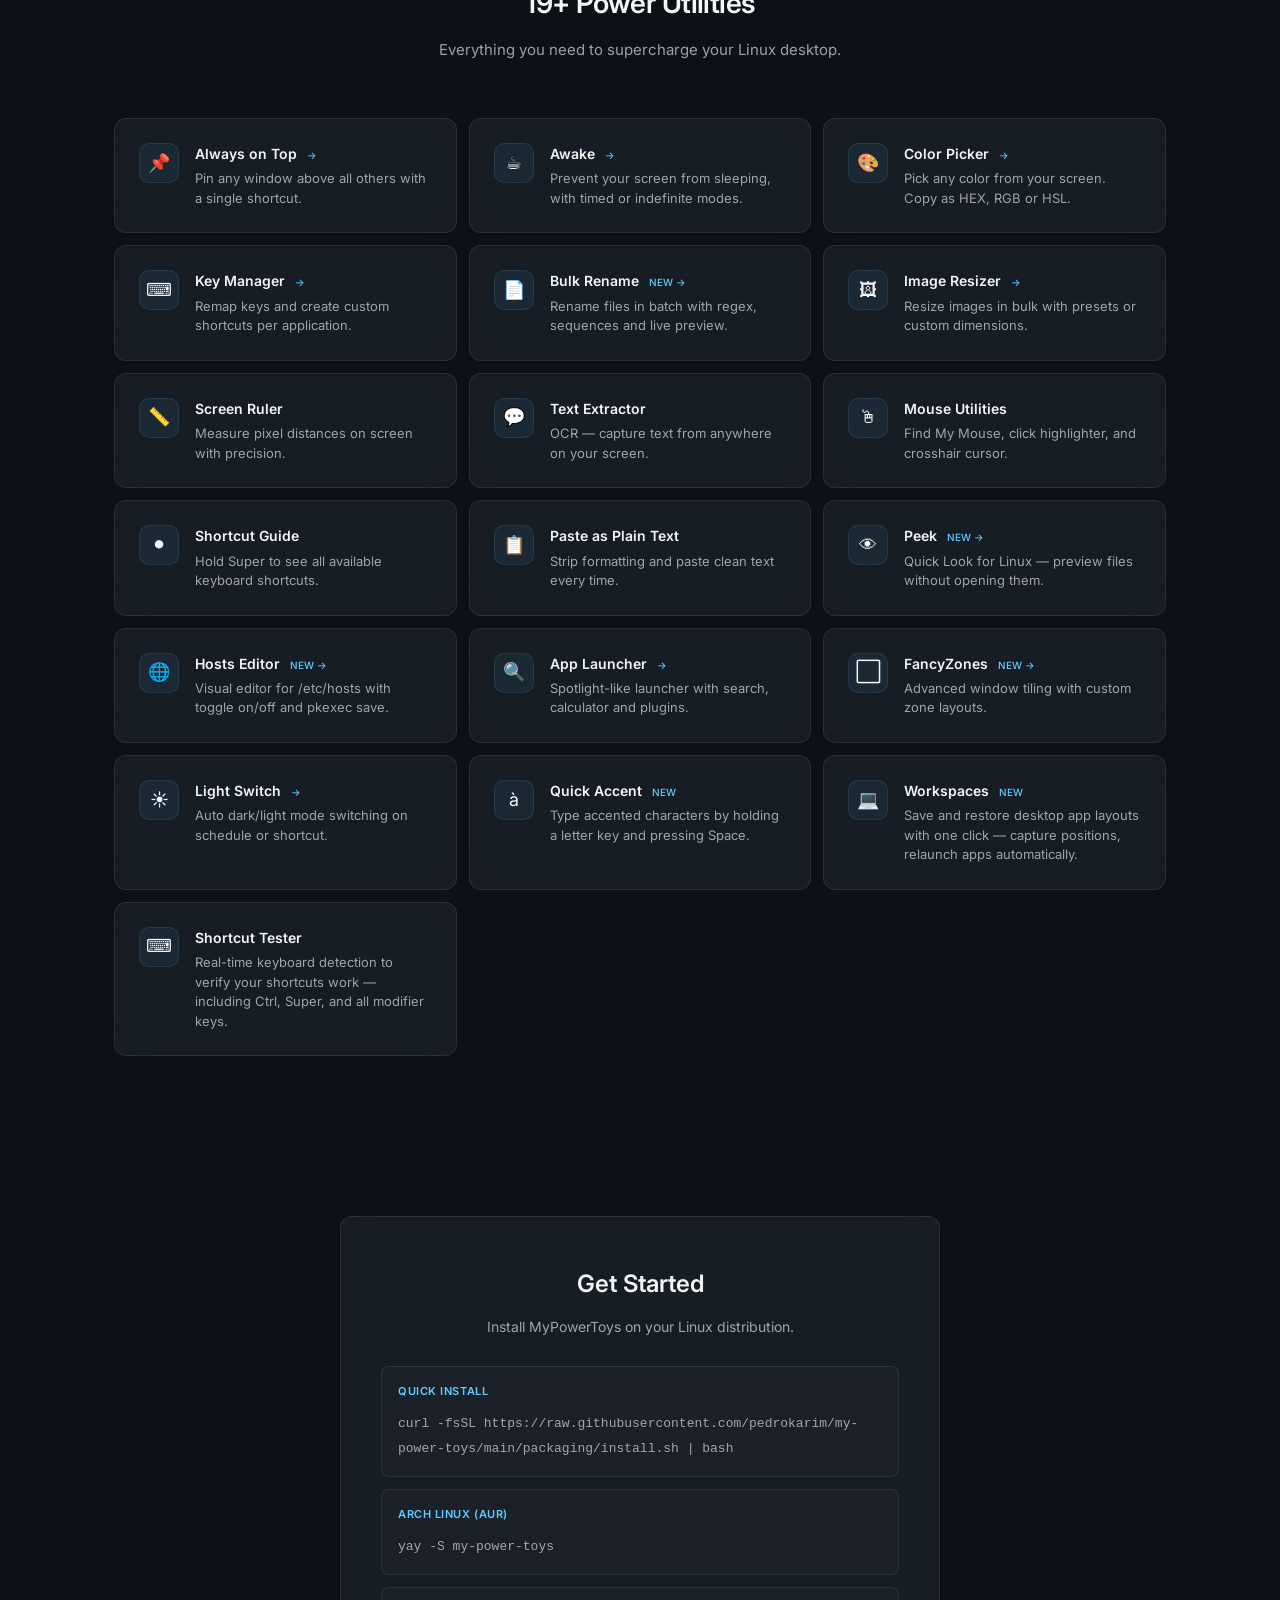
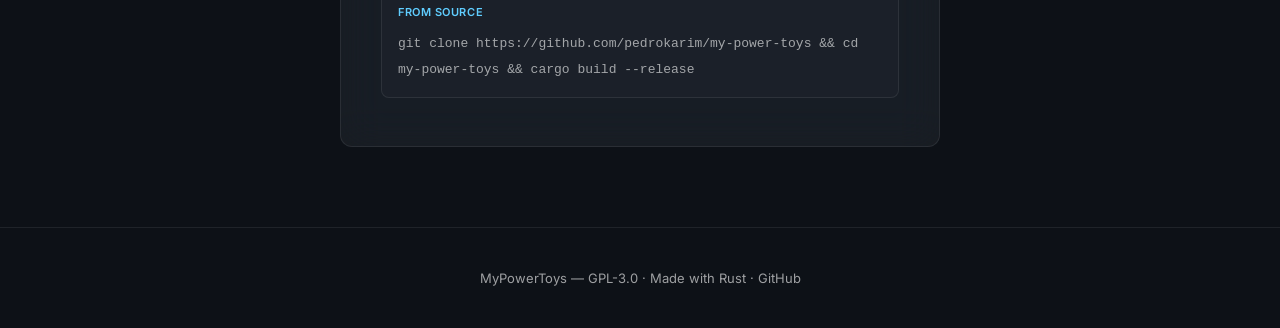
==== commit b39e0e9f: "feat(hosts-editor): add GUI window, settings UI and detail page" ====
--- a/docs/index.html
+++ b/docs/index.html
@@ -685,13 +685,13 @@
                     <p>Quick Look for Linux — preview files without opening them.</p>
                 </div>
             </a>
-            <div class="glass module-card">
+            <a href="hosts-editor.html" class="glass module-card" style="text-decoration: none; color: inherit;">
                 <div class="module-icon">&#127760;</div>
                 <div>
-                    <h3>Hosts Editor</h3>
-                    <p>Visual editor for /etc/hosts with toggle on/off.</p>
-                </div>
-            </div>
+                    <h3>Hosts Editor <span style="font-size: 10px; color: var(--accent); font-weight: 500; margin-left: 6px;">NEW &rarr;</span></h3>
+                    <p>Visual editor for /etc/hosts with toggle on/off and pkexec save.</p>
+                </div>
+            </a>
             <a href="command-palette.html" class="glass module-card" style="text-decoration: none; color: inherit;">
                 <div class="module-icon">&#128269;</div>
                 <div>
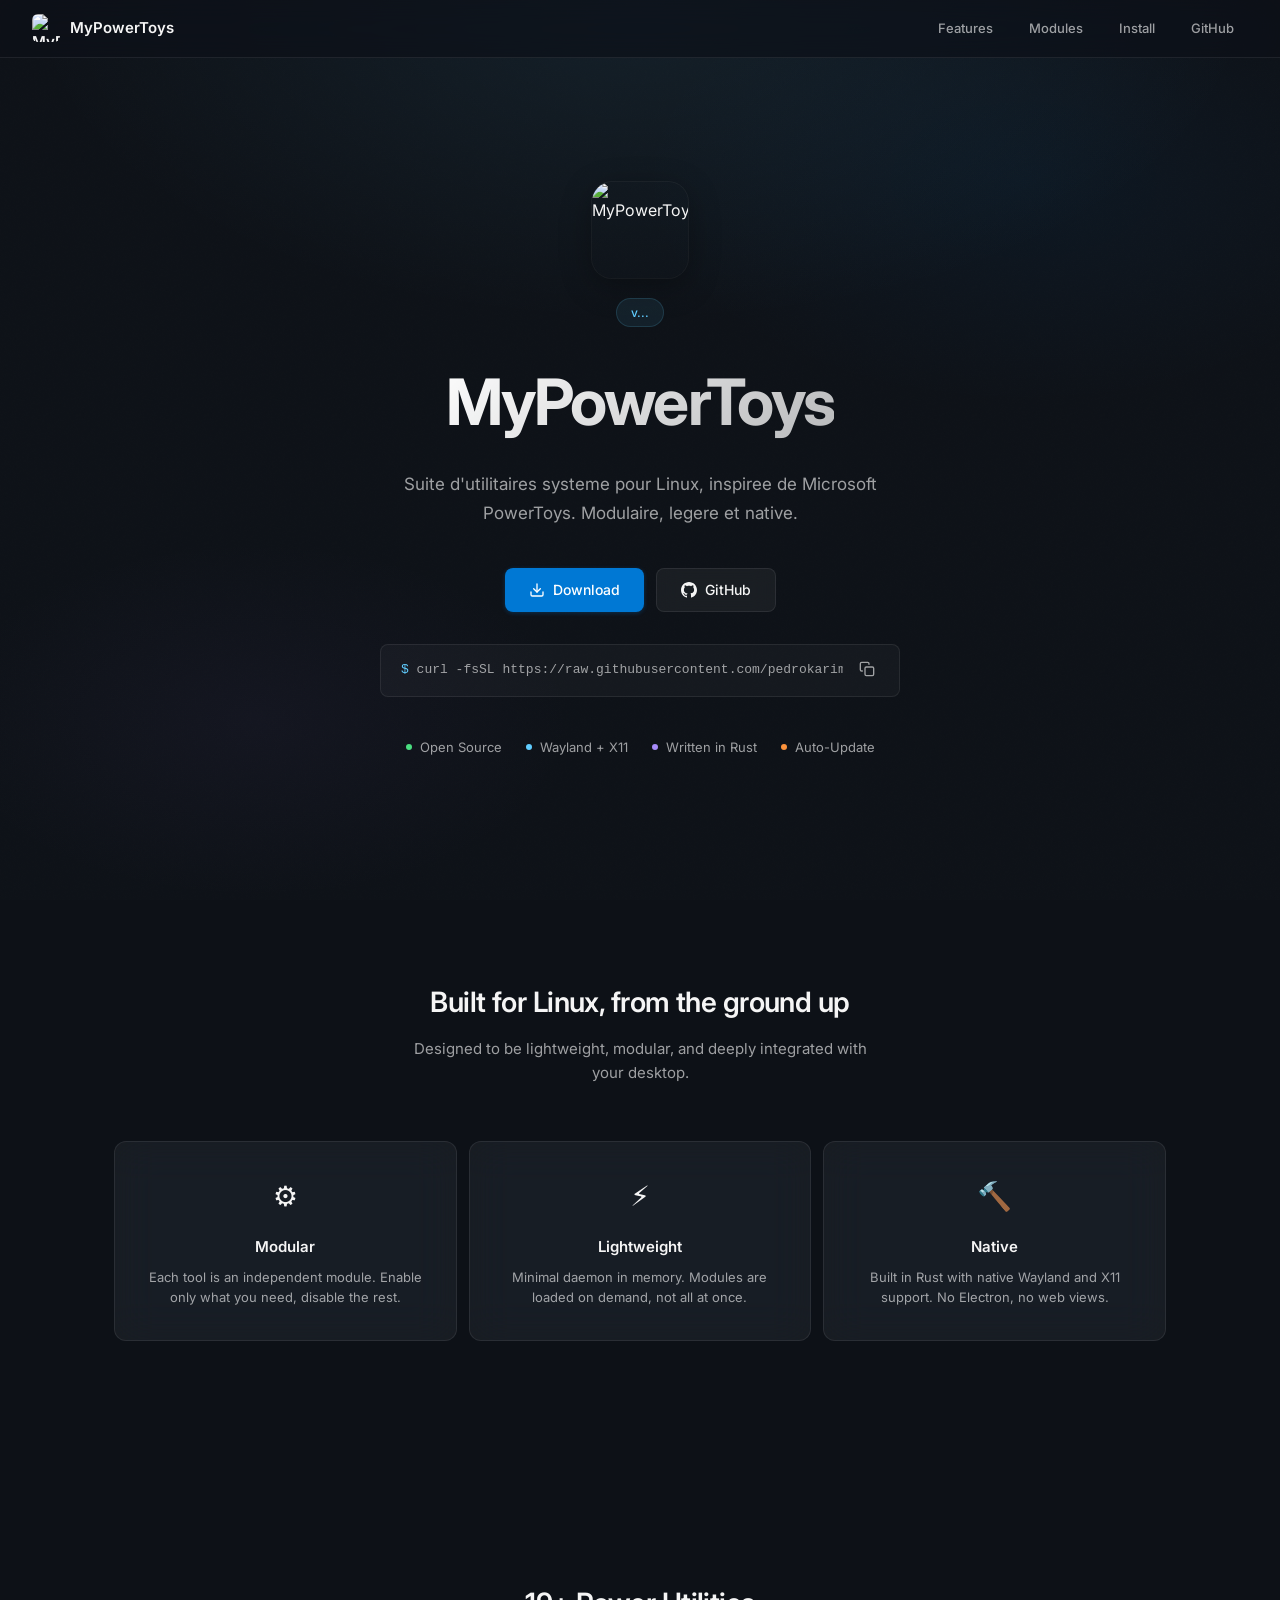
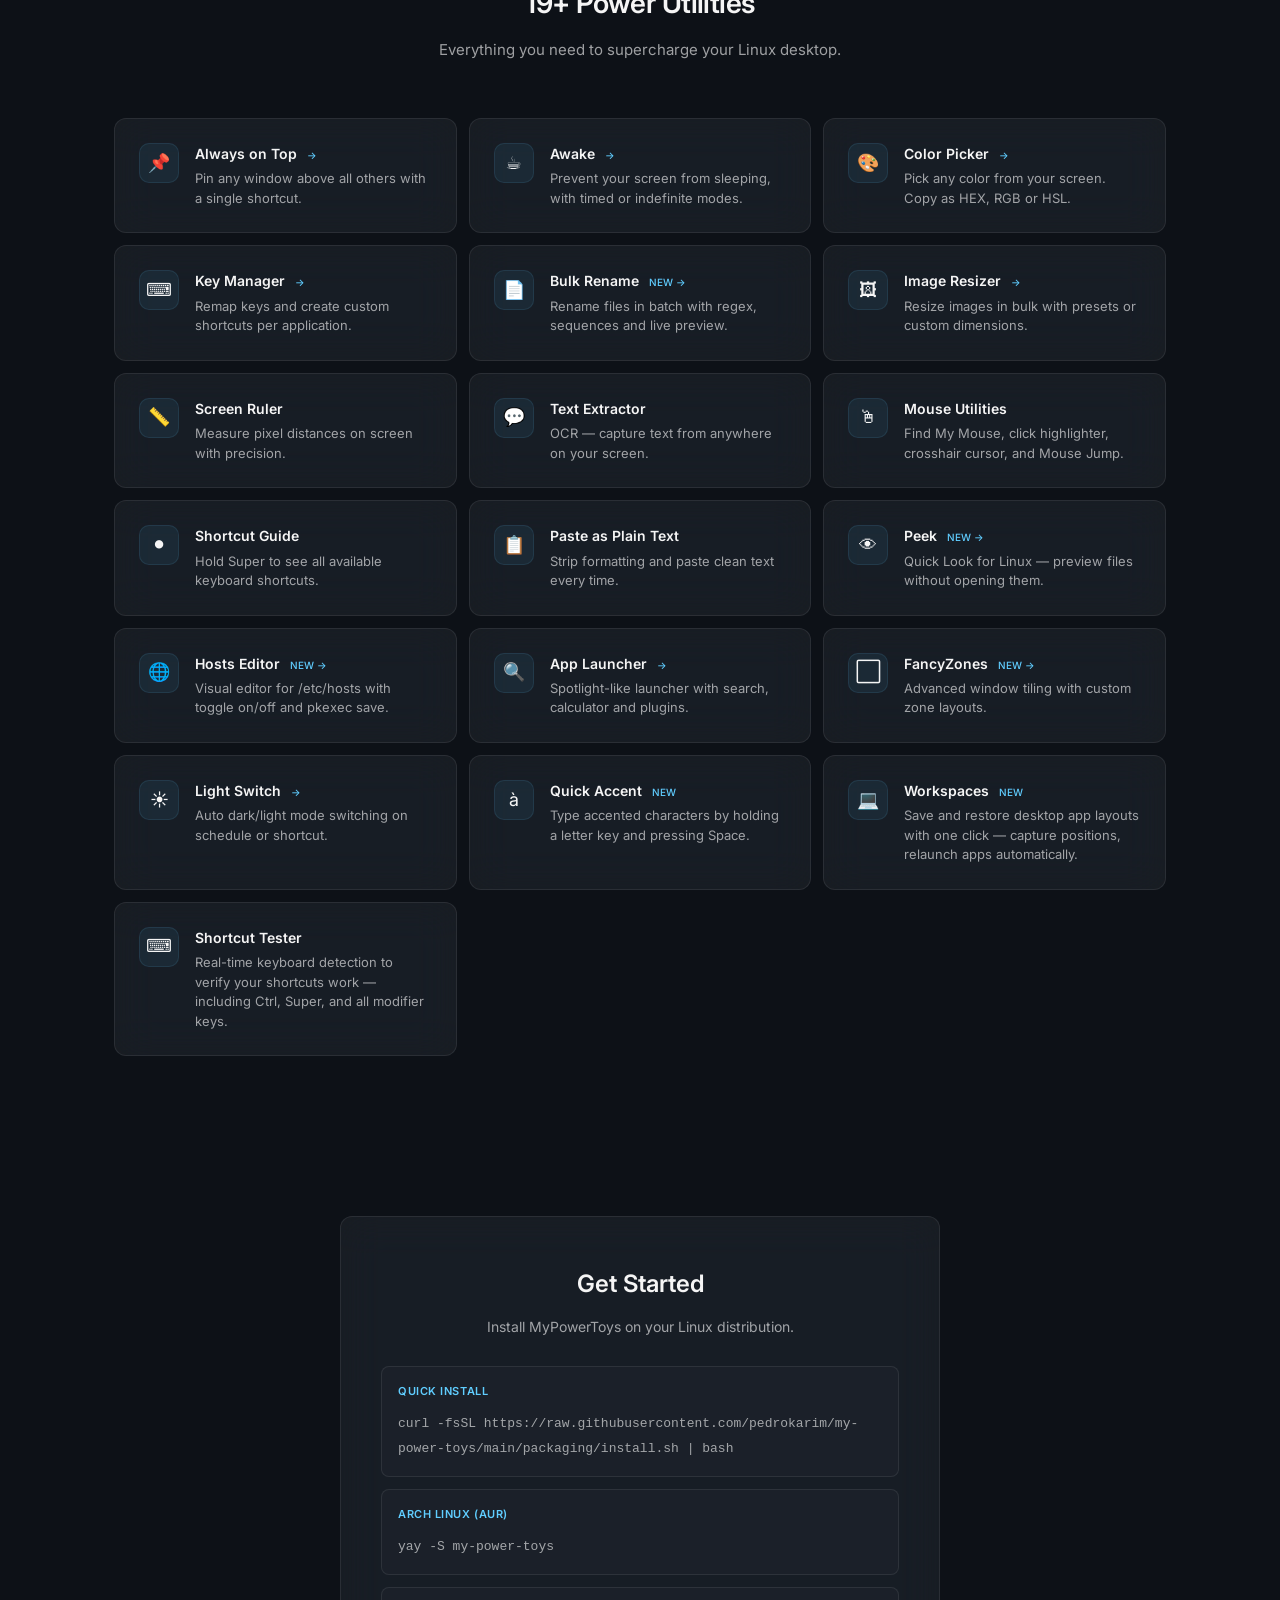
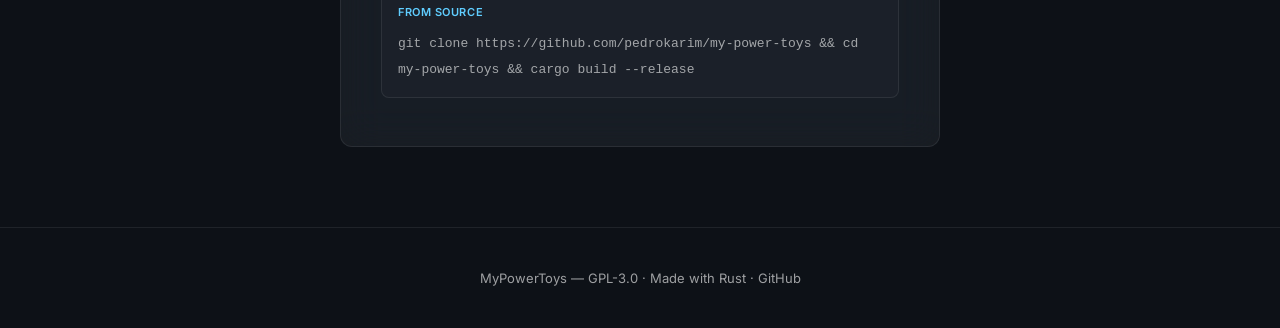
==== commit cb7385c0: "docs: add Mouse Jump to Mouse Utilities description" ====
--- a/docs/index.html
+++ b/docs/index.html
@@ -661,7 +661,7 @@
                 <div class="module-icon">&#128433;</div>
                 <div>
                     <h3>Mouse Utilities</h3>
-                    <p>Find My Mouse, click highlighter, and crosshair cursor.</p>
+                    <p>Find My Mouse, click highlighter, crosshair cursor, and Mouse Jump.</p>
                 </div>
             </div>
             <div class="glass module-card">
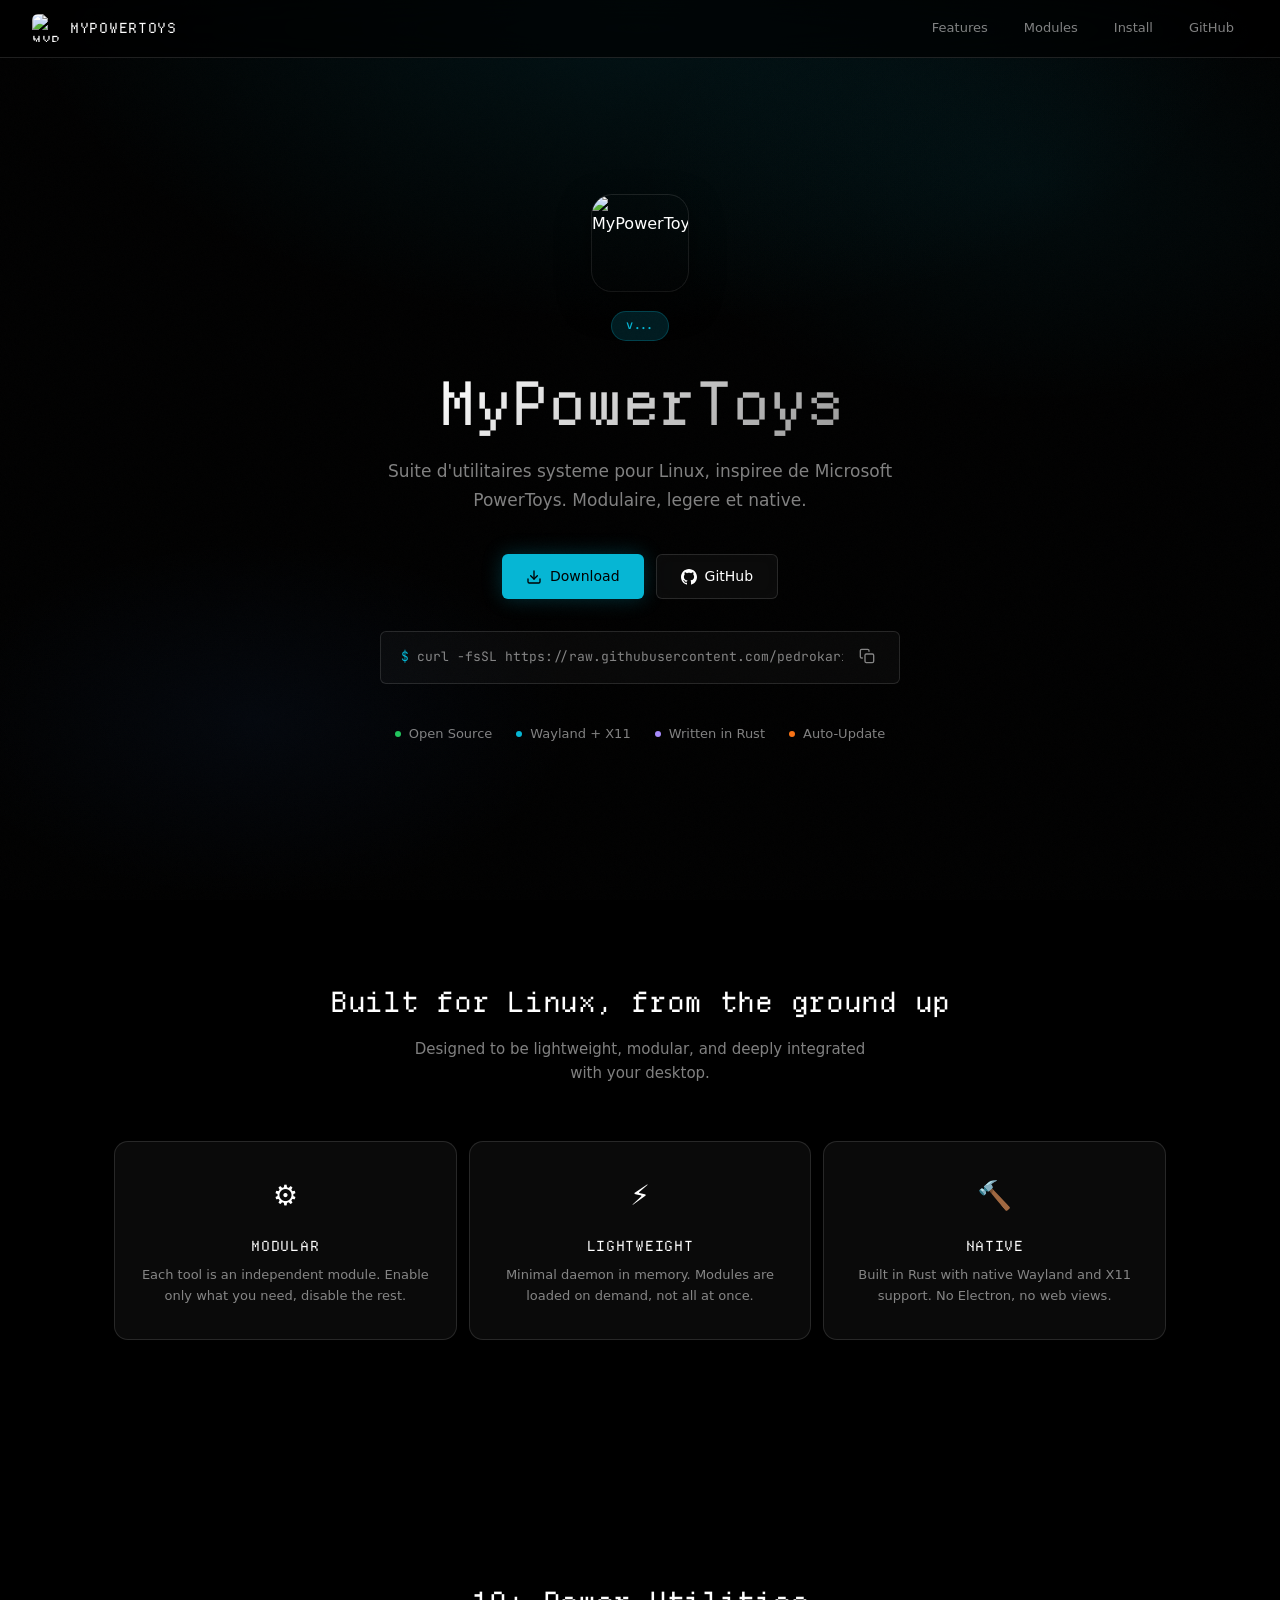
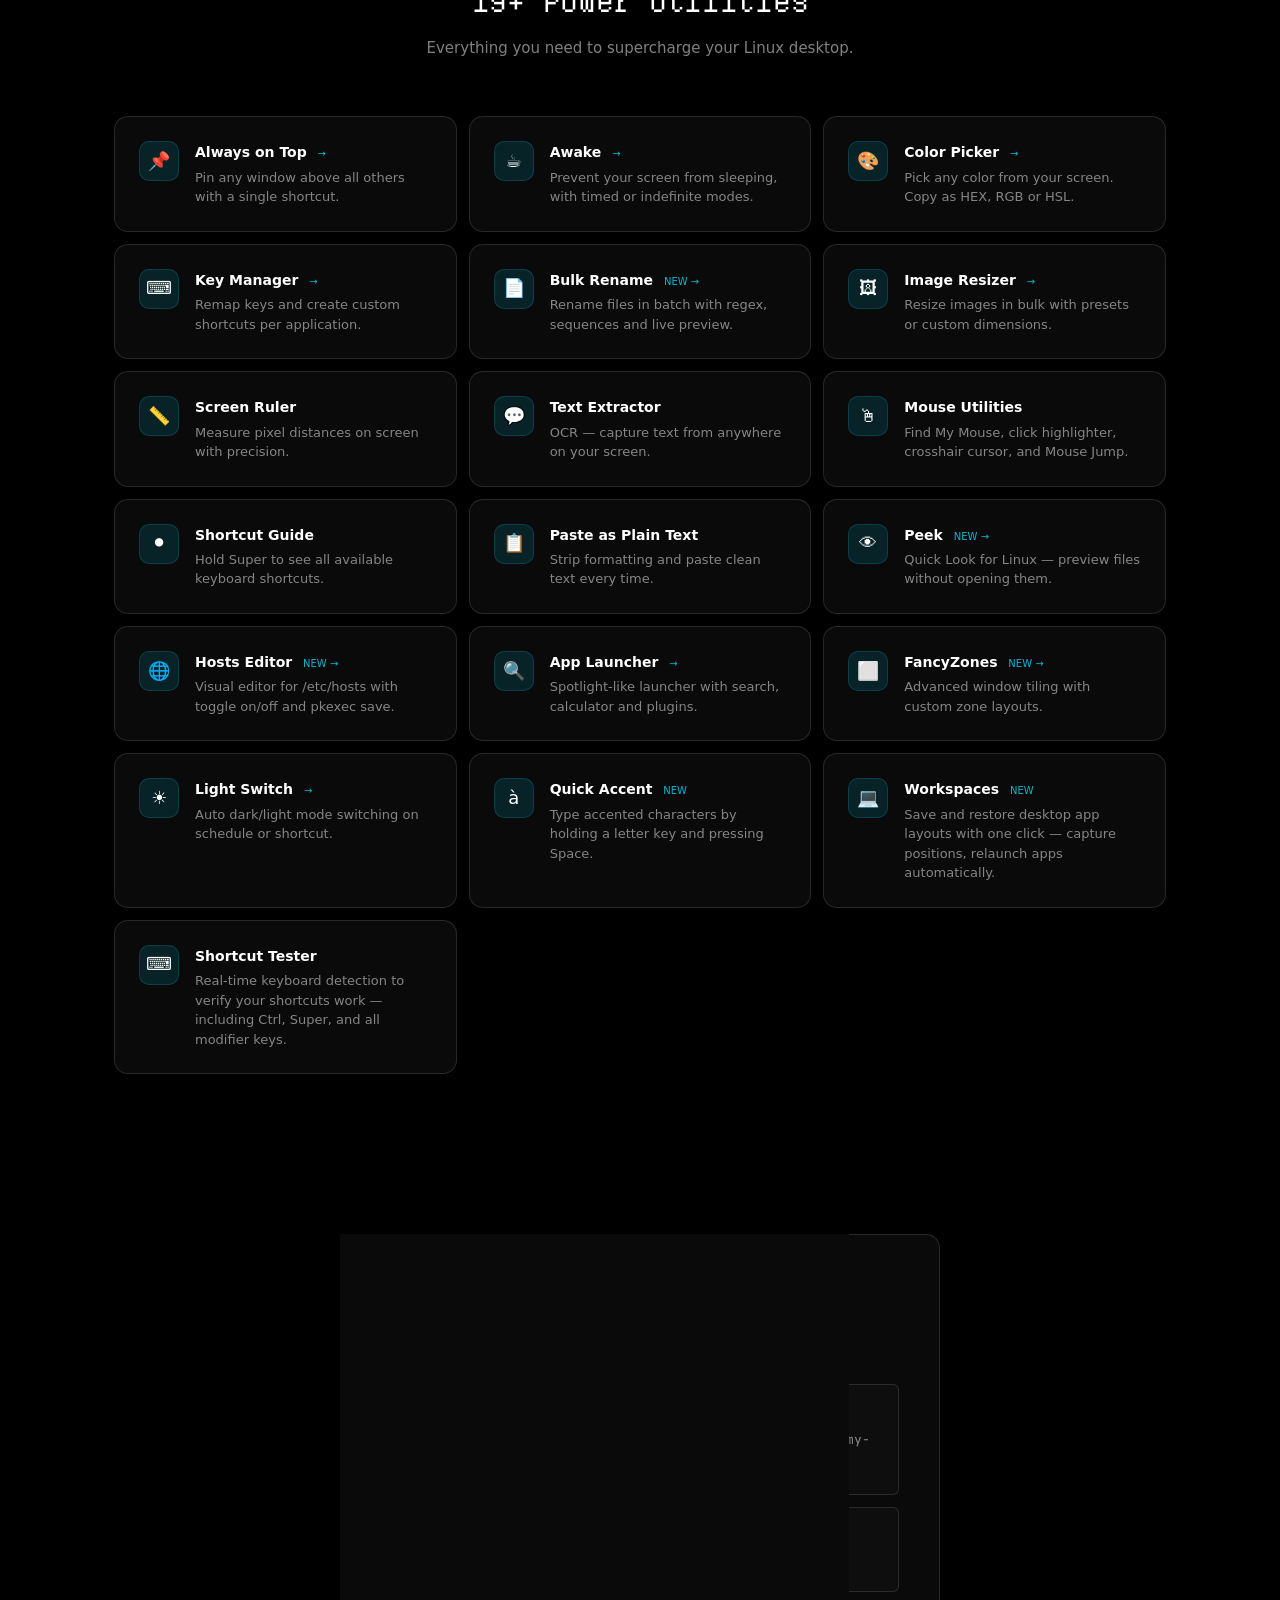
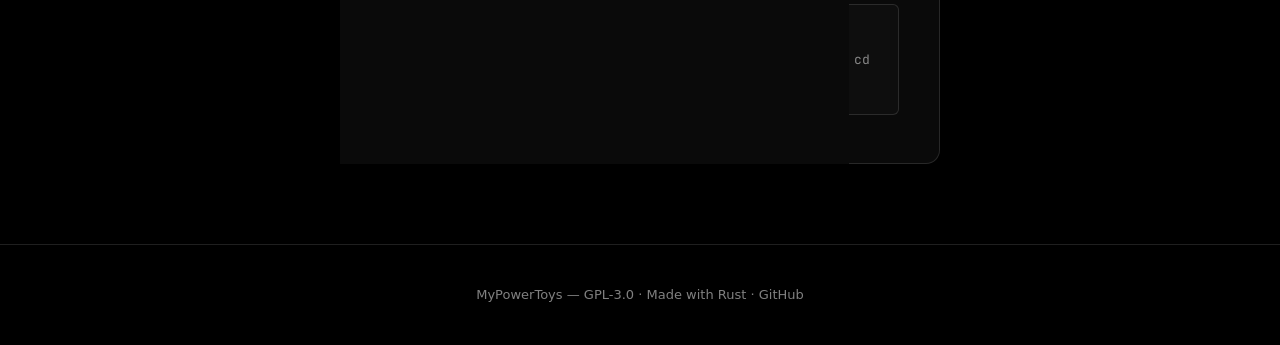
==== commit c8b8ae7a: "docs(landing): apply Vibe Island design system - Switch GitHub Pages landing to cyan #06b6d4 accent " ====
--- a/docs/index.html
+++ b/docs/index.html
@@ -6,7 +6,16 @@
     <title>MyPowerToys — PowerToys for Linux</title>
     <link rel="icon" type="image/png" href="https://raw.githubusercontent.com/pedrokarim/my-power-toys/main/assets/icons/icon-32.png">
     <style>
-        @import url('https://fonts.googleapis.com/css2?family=Inter:wght@300;400;500;600;700&display=swap');
+        @import url('https://fonts.googleapis.com/css2?family=JetBrains+Mono:wght@400;500;600;700&display=swap');
+
+        /* Departure Mono — self-hosted, SIL OFL 1.1 (Helena Zhang, departuremono.com) */
+        @font-face {
+            font-family: 'Departure Mono';
+            src: url('fonts/DepartureMono-Regular.woff2') format('woff2');
+            font-weight: 400;
+            font-style: normal;
+            font-display: swap;
+        }
 
         * {
             margin: 0;
@@ -14,65 +23,92 @@
             box-sizing: border-box;
         }
 
+        /* Design tokens — extracted from vibeisland.app */
         :root {
-            --accent: #60cdff;
-            --accent-dark: #0078d4;
-            --bg-base: #0d1117;
-            --bg-card: rgba(255, 255, 255, 0.05);
-            --bg-card-hover: rgba(255, 255, 255, 0.08);
-            --border: rgba(255, 255, 255, 0.08);
-            --border-hover: rgba(255, 255, 255, 0.15);
-            --text: #f5f5f5;
-            --text-secondary: rgba(255, 255, 255, 0.6);
-            --glass: rgba(255, 255, 255, 0.04);
-            --glass-border: rgba(255, 255, 255, 0.06);
-            --radius: 8px;
-            --radius-lg: 12px;
+            /* Surfaces */
+            --color-bg:            #000000;
+            --color-bg-elevated:   #101010;
+            --color-surface-alt:   rgba(255, 255, 255, 0.04);
+            --color-surface-hover: rgba(255, 255, 255, 0.08);
+
+            /* Text */
+            --color-fg:            #ffffff;
+            --color-fg-soft:       rgba(255, 255, 255, 0.5);
+            --color-fg-muted:      #888888;
+            --color-fg-subtle:     #e5e5e5;
+
+            /* Accents */
+            --color-accent:        #06b6d4;
+            --color-accent-strong: #0891b2;
+            --color-accent-soft:   rgba(6, 182, 212, 0.15);
+            --color-success:       #22c55e;
+            --color-info:          #3b82f6;
+            --color-warning:       #f97316;
+
+            /* Borders */
+            --color-border:        rgba(255, 255, 255, 0.12);
+            --color-border-strong: rgba(255, 255, 255, 0.31);
+
+            /* Typography */
+            --font-heading: "Departure Mono", "JetBrains Mono", ui-monospace, monospace;
+            --font-body:    -apple-system, BlinkMacSystemFont, "SF Pro Text", "Segoe UI", system-ui, sans-serif;
+            --font-mono:    "JetBrains Mono", "Departure Mono", ui-monospace, monospace;
+
+            /* Radius */
+            --radius-sm:   4px;
+            --radius-md:   6px;
+            --radius-lg:   14px;
+            --radius-pill: 9999px;
+
+            /* Shadows */
+            --shadow-sm:   0 2px 12px rgba(0, 0, 0, 0.30);
+            --shadow-md:   0 12px 32px rgba(0, 0, 0, 0.50);
+            --shadow-xl:   0 20px 80px rgba(0, 0, 0, 0.60), inset 0 0.5px 0 rgba(255, 255, 255, 0.10);
+            --shadow-glow: 0 0 20px rgba(6, 182, 212, 0.25);
         }
 
         body {
-            font-family: 'Inter', 'Segoe UI Variable', 'Segoe UI', system-ui, -apple-system, sans-serif;
-            background: var(--bg-base);
-            color: var(--text);
+            font-family: var(--font-body);
+            background: var(--color-bg);
+            color: var(--color-fg);
             overflow-x: hidden;
             line-height: 1.6;
         }
 
-        /* Mica-like background */
+        /* Cyan-tinted ambient background */
         .bg-layer {
             position: fixed;
             inset: 0;
             z-index: -1;
             background:
-                radial-gradient(ellipse 80% 60% at 50% 0%, rgba(96, 205, 255, 0.08) 0%, transparent 60%),
-                radial-gradient(ellipse 60% 50% at 80% 20%, rgba(0, 120, 212, 0.06) 0%, transparent 50%),
-                radial-gradient(ellipse 50% 40% at 20% 80%, rgba(134, 97, 193, 0.05) 0%, transparent 50%),
-                var(--bg-base);
-        }
-
-        /* Noise texture overlay */
+                radial-gradient(ellipse 80% 60% at 50% 0%, rgba(6, 182, 212, 0.10) 0%, transparent 60%),
+                radial-gradient(ellipse 60% 50% at 80% 20%, rgba(6, 182, 212, 0.06) 0%, transparent 50%),
+                radial-gradient(ellipse 50% 40% at 20% 80%, rgba(59, 130, 246, 0.05) 0%, transparent 50%),
+                var(--color-bg);
+        }
+
         .bg-layer::after {
             content: '';
             position: absolute;
             inset: 0;
-            opacity: 0.015;
+            opacity: 0.02;
             background-image: url("data:image/svg+xml,%3Csvg viewBox='0 0 256 256' xmlns='http://www.w3.org/2000/svg'%3E%3Cfilter id='n'%3E%3CfeTurbulence type='fractalNoise' baseFrequency='0.9' numOctaves='4' stitchTiles='stitch'/%3E%3C/filter%3E%3Crect width='100%25' height='100%25' filter='url(%23n)'/%3E%3C/svg%3E");
             background-size: 128px 128px;
         }
 
-        /* Glass card mixin */
+        /* Glass card */
         .glass {
-            background: var(--bg-card);
+            background: var(--color-surface-alt);
             backdrop-filter: blur(20px) saturate(150%);
             -webkit-backdrop-filter: blur(20px) saturate(150%);
-            border: 1px solid var(--border);
+            border: 1px solid var(--color-border);
             border-radius: var(--radius-lg);
             transition: all 0.2s ease;
         }
 
         .glass:hover {
-            background: var(--bg-card-hover);
-            border-color: var(--border-hover);
+            background: var(--color-surface-hover);
+            border-color: var(--color-border-strong);
         }
 
         /* Navigation */
@@ -86,20 +122,23 @@
             display: flex;
             align-items: center;
             justify-content: space-between;
-            background: rgba(13, 17, 23, 0.7);
+            background: rgba(0, 0, 0, 0.7);
             backdrop-filter: blur(24px) saturate(150%);
             -webkit-backdrop-filter: blur(24px) saturate(150%);
-            border-bottom: 1px solid var(--border);
+            border-bottom: 1px solid var(--color-border);
         }
 
         .nav-brand {
             display: flex;
             align-items: center;
             gap: 10px;
-            font-weight: 600;
-            font-size: 15px;
+            font-family: var(--font-heading);
+            font-weight: 400;
+            font-size: 14px;
+            text-transform: uppercase;
+            letter-spacing: 0.05em;
             text-decoration: none;
-            color: var(--text);
+            color: var(--color-fg);
         }
 
         .nav-brand img {
@@ -114,18 +153,18 @@
         }
 
         .nav-links a {
-            color: var(--text-secondary);
+            color: var(--color-fg-soft);
             text-decoration: none;
             font-size: 13px;
             font-weight: 500;
             padding: 6px 14px;
-            border-radius: 6px;
+            border-radius: var(--radius-md);
             transition: all 0.15s ease;
         }
 
         .nav-links a:hover {
-            color: var(--text);
-            background: rgba(255, 255, 255, 0.06);
+            color: var(--color-fg);
+            background: var(--color-surface-hover);
         }
 
         /* Hero Section */
@@ -145,29 +184,30 @@
             height: 96px;
             border-radius: 20px;
             margin-bottom: 20px;
-            box-shadow:
-                0 8px 32px rgba(0, 0, 0, 0.3),
-                0 0 0 1px rgba(255, 255, 255, 0.06);
+            box-shadow: var(--shadow-md), 0 0 0 1px var(--color-border);
         }
 
         .version-badge {
             display: inline-block;
             padding: 4px 14px;
+            font-family: var(--font-mono);
             font-size: 12px;
             font-weight: 500;
-            color: var(--accent);
-            background: rgba(96, 205, 255, 0.08);
-            border: 1px solid rgba(96, 205, 255, 0.15);
-            border-radius: 20px;
+            color: var(--color-accent);
+            background: var(--color-accent-soft);
+            border: 1px solid rgba(6, 182, 212, 0.25);
+            border-radius: var(--radius-pill);
             margin-bottom: 24px;
         }
 
         .hero h1 {
-            font-size: clamp(2.5rem, 6vw, 4rem);
-            font-weight: 700;
-            letter-spacing: -0.03em;
+            font-family: var(--font-heading);
+            font-size: clamp(2.5rem, 6vw, 3.75rem);
+            font-weight: 400;
+            letter-spacing: -0.02em;
+            line-height: 1.27;
             margin-bottom: 16px;
-            background: linear-gradient(135deg, #ffffff 0%, rgba(255, 255, 255, 0.7) 100%);
+            background: linear-gradient(135deg, #ffffff 0%, rgba(255, 255, 255, 0.6) 100%);
             -webkit-background-clip: text;
             -webkit-text-fill-color: transparent;
             background-clip: text;
@@ -175,7 +215,7 @@
 
         .hero p {
             font-size: 17px;
-            color: var(--text-secondary);
+            color: var(--color-fg-soft);
             max-width: 520px;
             margin: 0 auto 40px;
             line-height: 1.7;
@@ -197,7 +237,7 @@
             font-size: 14px;
             font-weight: 500;
             font-family: inherit;
-            border-radius: var(--radius);
+            border-radius: var(--radius-md);
             text-decoration: none;
             cursor: pointer;
             transition: all 0.15s ease;
@@ -205,27 +245,27 @@
         }
 
         .btn-primary {
-            background: var(--accent-dark);
-            color: white;
-            box-shadow: 0 1px 4px rgba(0, 120, 212, 0.3);
+            background: var(--color-accent);
+            color: #000;
+            box-shadow: var(--shadow-glow);
         }
 
         .btn-primary:hover {
-            background: #1a8ad4;
-            box-shadow: 0 4px 16px rgba(0, 120, 212, 0.4);
+            background: #22d3ee;
+            box-shadow: 0 0 28px rgba(6, 182, 212, 0.45);
             transform: translateY(-1px);
         }
 
         .btn-secondary {
-            background: var(--bg-card);
-            color: var(--text);
-            border: 1px solid var(--border);
+            background: var(--color-surface-alt);
+            color: var(--color-fg);
+            border: 1px solid var(--color-border);
             backdrop-filter: blur(12px);
         }
 
         .btn-secondary:hover {
-            background: var(--bg-card-hover);
-            border-color: var(--border-hover);
+            background: var(--color-surface-hover);
+            border-color: var(--color-border-strong);
             transform: translateY(-1px);
         }
 
@@ -240,17 +280,17 @@
             align-items: center;
             gap: 12px;
             padding: 12px 20px;
-            border-radius: var(--radius);
+            border-radius: var(--radius-md);
             background: rgba(255, 255, 255, 0.03);
-            border: 1px solid var(--border);
+            border: 1px solid var(--color-border);
             max-width: 520px;
             margin: 0 auto;
         }
 
         .install-box code {
-            font-family: 'JetBrains Mono', 'Cascadia Code', 'Fira Code', monospace;
+            font-family: var(--font-mono);
             font-size: 13px;
-            color: var(--text-secondary);
+            color: var(--color-fg-soft);
             flex: 1;
             text-align: left;
             white-space: nowrap;
@@ -258,27 +298,27 @@
         }
 
         .install-box code span {
-            color: var(--accent);
+            color: var(--color-accent);
         }
 
         .copy-btn {
             background: none;
             border: none;
-            color: var(--text-secondary);
+            color: var(--color-fg-soft);
             cursor: pointer;
             padding: 4px;
-            border-radius: 4px;
+            border-radius: var(--radius-sm);
             transition: all 0.15s;
             flex-shrink: 0;
         }
 
         .copy-btn:hover {
-            color: var(--text);
-            background: rgba(255, 255, 255, 0.08);
+            color: var(--color-fg);
+            background: var(--color-surface-hover);
         }
 
         .copy-btn.copied {
-            color: #4ade80;
+            color: var(--color-success);
         }
 
         /* Badges */
@@ -295,7 +335,7 @@
             align-items: center;
             gap: 8px;
             font-size: 13px;
-            color: var(--text-secondary);
+            color: var(--color-fg-soft);
         }
 
         .badge-dot {
@@ -304,10 +344,10 @@
             border-radius: 50%;
         }
 
-        .badge-dot.green { background: #4ade80; }
-        .badge-dot.blue { background: var(--accent); }
+        .badge-dot.green  { background: var(--color-success); }
+        .badge-dot.blue   { background: var(--color-accent); }
         .badge-dot.purple { background: #a78bfa; }
-        .badge-dot.orange { background: #fb923c; }
+        .badge-dot.orange { background: var(--color-warning); }
 
         /* Features Section */
         .section {
@@ -322,14 +362,15 @@
         }
 
         .section-header h2 {
+            font-family: var(--font-heading);
             font-size: 28px;
-            font-weight: 600;
-            letter-spacing: -0.02em;
+            font-weight: 400;
+            letter-spacing: -0.01em;
             margin-bottom: 12px;
         }
 
         .section-header p {
-            color: var(--text-secondary);
+            color: var(--color-fg-soft);
             font-size: 15px;
             max-width: 480px;
             margin: 0 auto;
@@ -358,8 +399,8 @@
             justify-content: center;
             font-size: 18px;
             flex-shrink: 0;
-            background: rgba(96, 205, 255, 0.08);
-            border: 1px solid rgba(96, 205, 255, 0.1);
+            background: var(--color-accent-soft);
+            border: 1px solid rgba(6, 182, 212, 0.2);
         }
 
         .module-card h3 {
@@ -370,7 +411,7 @@
 
         .module-card p {
             font-size: 13px;
-            color: var(--text-secondary);
+            color: var(--color-fg-soft);
             line-height: 1.5;
         }
 
@@ -394,14 +435,17 @@
         }
 
         .highlight-card h3 {
-            font-size: 15px;
-            font-weight: 600;
+            font-family: var(--font-heading);
+            font-size: 14px;
+            font-weight: 400;
+            text-transform: uppercase;
+            letter-spacing: 0.05em;
             margin-bottom: 8px;
         }
 
         .highlight-card p {
             font-size: 13px;
-            color: var(--text-secondary);
+            color: var(--color-fg-soft);
             line-height: 1.6;
         }
 
@@ -418,13 +462,14 @@
         }
 
         .install-card h2 {
+            font-family: var(--font-heading);
             font-size: 24px;
-            font-weight: 600;
+            font-weight: 400;
             margin-bottom: 12px;
         }
 
         .install-card p {
-            color: var(--text-secondary);
+            color: var(--color-fg-soft);
             font-size: 14px;
             margin-bottom: 28px;
         }
@@ -438,43 +483,44 @@
 
         .install-method {
             padding: 16px;
-            border-radius: var(--radius);
+            border-radius: var(--radius-md);
             background: rgba(255, 255, 255, 0.02);
-            border: 1px solid var(--border);
+            border: 1px solid var(--color-border);
         }
 
         .install-method-label {
+            font-family: var(--font-mono);
             font-size: 11px;
             font-weight: 600;
             text-transform: uppercase;
             letter-spacing: 0.05em;
-            color: var(--accent);
+            color: var(--color-accent);
             margin-bottom: 8px;
         }
 
         .install-method code {
-            font-family: 'JetBrains Mono', 'Cascadia Code', monospace;
+            font-family: var(--font-mono);
             font-size: 13px;
-            color: var(--text-secondary);
+            color: var(--color-fg-soft);
         }
 
         /* Footer */
         footer {
             text-align: center;
             padding: 40px 24px;
-            border-top: 1px solid var(--border);
-            color: var(--text-secondary);
+            border-top: 1px solid var(--color-border);
+            color: var(--color-fg-soft);
             font-size: 13px;
         }
 
         footer a {
-            color: var(--text-secondary);
+            color: var(--color-fg-soft);
             text-decoration: none;
             transition: color 0.15s;
         }
 
         footer a:hover {
-            color: var(--text);
+            color: var(--color-fg);
         }
 
         /* Responsive */
@@ -513,7 +559,7 @@
 
         /* Selection */
         ::selection {
-            background: rgba(0, 120, 212, 0.3);
+            background: rgba(6, 182, 212, 0.3);
         }
     </style>
 </head>
@@ -604,42 +650,42 @@
             <a href="always-on-top.html" class="glass module-card" style="text-decoration: none; color: inherit;">
                 <div class="module-icon">&#128204;</div>
                 <div>
-                    <h3>Always on Top <span style="font-size: 10px; color: var(--accent); font-weight: 500; margin-left: 6px;">&rarr;</span></h3>
+                    <h3>Always on Top <span style="font-size: 10px; color: var(--color-accent); font-weight: 500; margin-left: 6px;">&rarr;</span></h3>
                     <p>Pin any window above all others with a single shortcut.</p>
                 </div>
             </a>
             <a href="awake.html" class="glass module-card" style="text-decoration: none; color: inherit;">
                 <div class="module-icon">&#9749;</div>
                 <div>
-                    <h3>Awake <span style="font-size: 10px; color: var(--accent); font-weight: 500; margin-left: 6px;">&rarr;</span></h3>
+                    <h3>Awake <span style="font-size: 10px; color: var(--color-accent); font-weight: 500; margin-left: 6px;">&rarr;</span></h3>
                     <p>Prevent your screen from sleeping, with timed or indefinite modes.</p>
                 </div>
             </a>
             <a href="color-picker.html" class="glass module-card" style="text-decoration: none; color: inherit;">
                 <div class="module-icon">&#127912;</div>
                 <div>
-                    <h3>Color Picker <span style="font-size: 10px; color: var(--accent); font-weight: 500; margin-left: 6px;">&rarr;</span></h3>
+                    <h3>Color Picker <span style="font-size: 10px; color: var(--color-accent); font-weight: 500; margin-left: 6px;">&rarr;</span></h3>
                     <p>Pick any color from your screen. Copy as HEX, RGB or HSL.</p>
                 </div>
             </a>
             <a href="key-manager.html" class="glass module-card" style="text-decoration: none; color: inherit;">
                 <div class="module-icon">&#9000;</div>
                 <div>
-                    <h3>Key Manager <span style="font-size: 10px; color: var(--accent); font-weight: 500; margin-left: 6px;">&rarr;</span></h3>
+                    <h3>Key Manager <span style="font-size: 10px; color: var(--color-accent); font-weight: 500; margin-left: 6px;">&rarr;</span></h3>
                     <p>Remap keys and create custom shortcuts per application.</p>
                 </div>
             </a>
             <a href="bulk-rename.html" class="glass module-card" style="text-decoration: none; color: inherit;">
                 <div class="module-icon">&#128196;</div>
                 <div>
-                    <h3>Bulk Rename <span style="font-size: 10px; color: var(--accent); font-weight: 500; margin-left: 6px;">NEW &rarr;</span></h3>
+                    <h3>Bulk Rename <span style="font-size: 10px; color: var(--color-accent); font-weight: 500; margin-left: 6px;">NEW &rarr;</span></h3>
                     <p>Rename files in batch with regex, sequences and live preview.</p>
                 </div>
             </a>
             <a href="image-resizer.html" class="glass module-card" style="text-decoration: none; color: inherit;">
                 <div class="module-icon">&#128444;</div>
                 <div>
-                    <h3>Image Resizer <span style="font-size: 10px; color: var(--accent); font-weight: 500; margin-left: 6px;">&rarr;</span></h3>
+                    <h3>Image Resizer <span style="font-size: 10px; color: var(--color-accent); font-weight: 500; margin-left: 6px;">&rarr;</span></h3>
                     <p>Resize images in bulk with presets or custom dimensions.</p>
                 </div>
             </a>
@@ -681,49 +727,49 @@
             <a href="peek.html" class="glass module-card" style="text-decoration: none; color: inherit;">
                 <div class="module-icon">&#128065;</div>
                 <div>
-                    <h3>Peek <span style="font-size: 10px; color: var(--accent); font-weight: 500; margin-left: 6px;">NEW &rarr;</span></h3>
+                    <h3>Peek <span style="font-size: 10px; color: var(--color-accent); font-weight: 500; margin-left: 6px;">NEW &rarr;</span></h3>
                     <p>Quick Look for Linux — preview files without opening them.</p>
                 </div>
             </a>
             <a href="hosts-editor.html" class="glass module-card" style="text-decoration: none; color: inherit;">
                 <div class="module-icon">&#127760;</div>
                 <div>
-                    <h3>Hosts Editor <span style="font-size: 10px; color: var(--accent); font-weight: 500; margin-left: 6px;">NEW &rarr;</span></h3>
+                    <h3>Hosts Editor <span style="font-size: 10px; color: var(--color-accent); font-weight: 500; margin-left: 6px;">NEW &rarr;</span></h3>
                     <p>Visual editor for /etc/hosts with toggle on/off and pkexec save.</p>
                 </div>
             </a>
             <a href="command-palette.html" class="glass module-card" style="text-decoration: none; color: inherit;">
                 <div class="module-icon">&#128269;</div>
                 <div>
-                    <h3>App Launcher <span style="font-size: 10px; color: var(--accent); font-weight: 500; margin-left: 6px;">&rarr;</span></h3>
+                    <h3>App Launcher <span style="font-size: 10px; color: var(--color-accent); font-weight: 500; margin-left: 6px;">&rarr;</span></h3>
                     <p>Spotlight-like launcher with search, calculator and plugins.</p>
                 </div>
             </a>
             <a href="fancy-zones.html" class="glass module-card" style="text-decoration: none; color: inherit;">
                 <div class="module-icon">&#11036;</div>
                 <div>
-                    <h3>FancyZones <span style="font-size: 10px; color: var(--accent); font-weight: 500; margin-left: 6px;">NEW &rarr;</span></h3>
+                    <h3>FancyZones <span style="font-size: 10px; color: var(--color-accent); font-weight: 500; margin-left: 6px;">NEW &rarr;</span></h3>
                     <p>Advanced window tiling with custom zone layouts.</p>
                 </div>
             </a>
             <a href="light-switch.html" class="glass module-card" style="text-decoration: none; color: inherit;">
                 <div class="module-icon">&#9728;&#65039;</div>
                 <div>
-                    <h3>Light Switch <span style="font-size: 10px; color: var(--accent); font-weight: 500; margin-left: 6px;">&rarr;</span></h3>
+                    <h3>Light Switch <span style="font-size: 10px; color: var(--color-accent); font-weight: 500; margin-left: 6px;">&rarr;</span></h3>
                     <p>Auto dark/light mode switching on schedule or shortcut.</p>
                 </div>
             </a>
             <div class="glass module-card">
                 <div class="module-icon">&#224;</div>
                 <div>
-                    <h3>Quick Accent <span style="font-size: 10px; color: var(--accent); font-weight: 500; margin-left: 6px;">NEW</span></h3>
+                    <h3>Quick Accent <span style="font-size: 10px; color: var(--color-accent); font-weight: 500; margin-left: 6px;">NEW</span></h3>
                     <p>Type accented characters by holding a letter key and pressing Space.</p>
                 </div>
             </div>
             <div class="glass module-card">
                 <div class="module-icon">&#128187;</div>
                 <div>
-                    <h3>Workspaces <span style="font-size: 10px; color: var(--accent); font-weight: 500; margin-left: 6px;">NEW</span></h3>
+                    <h3>Workspaces <span style="font-size: 10px; color: var(--color-accent); font-weight: 500; margin-left: 6px;">NEW</span></h3>
                     <p>Save and restore desktop app layouts with one click — capture positions, relaunch apps automatically.</p>
                 </div>
             </div>
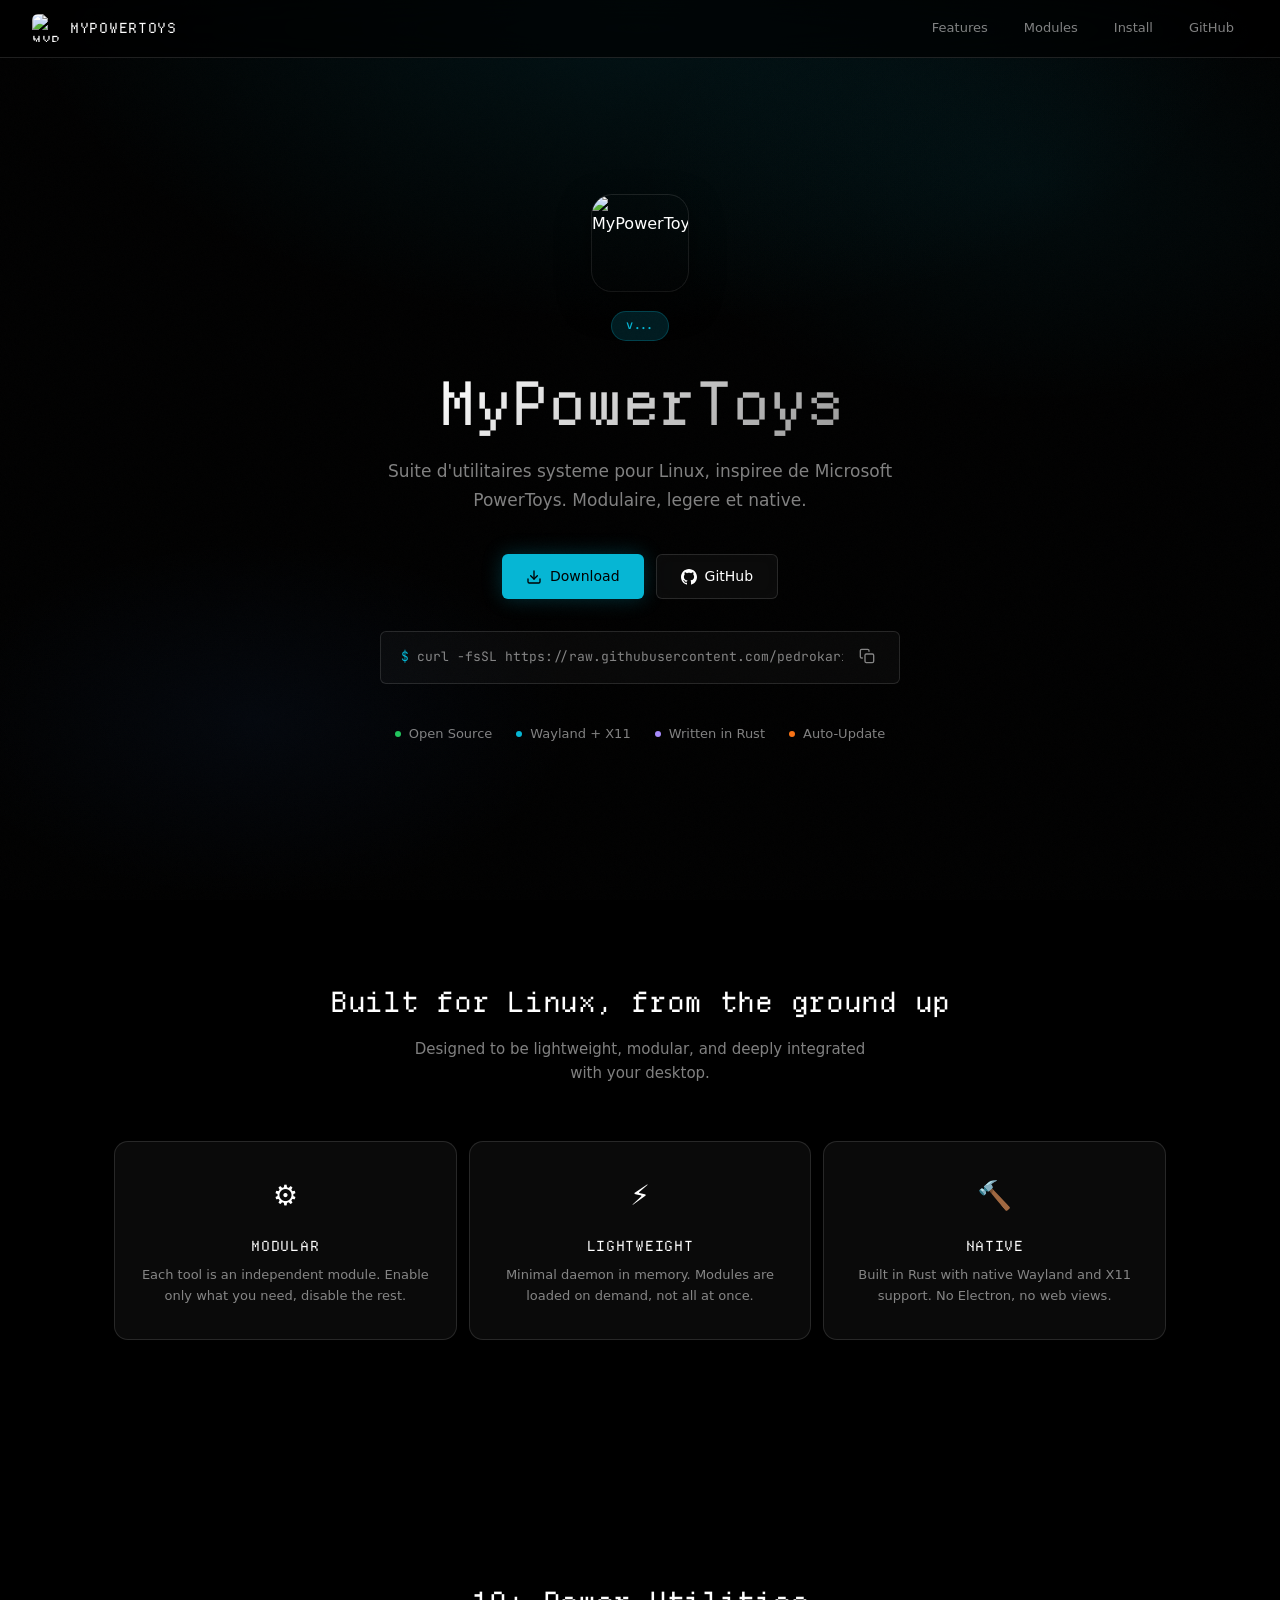
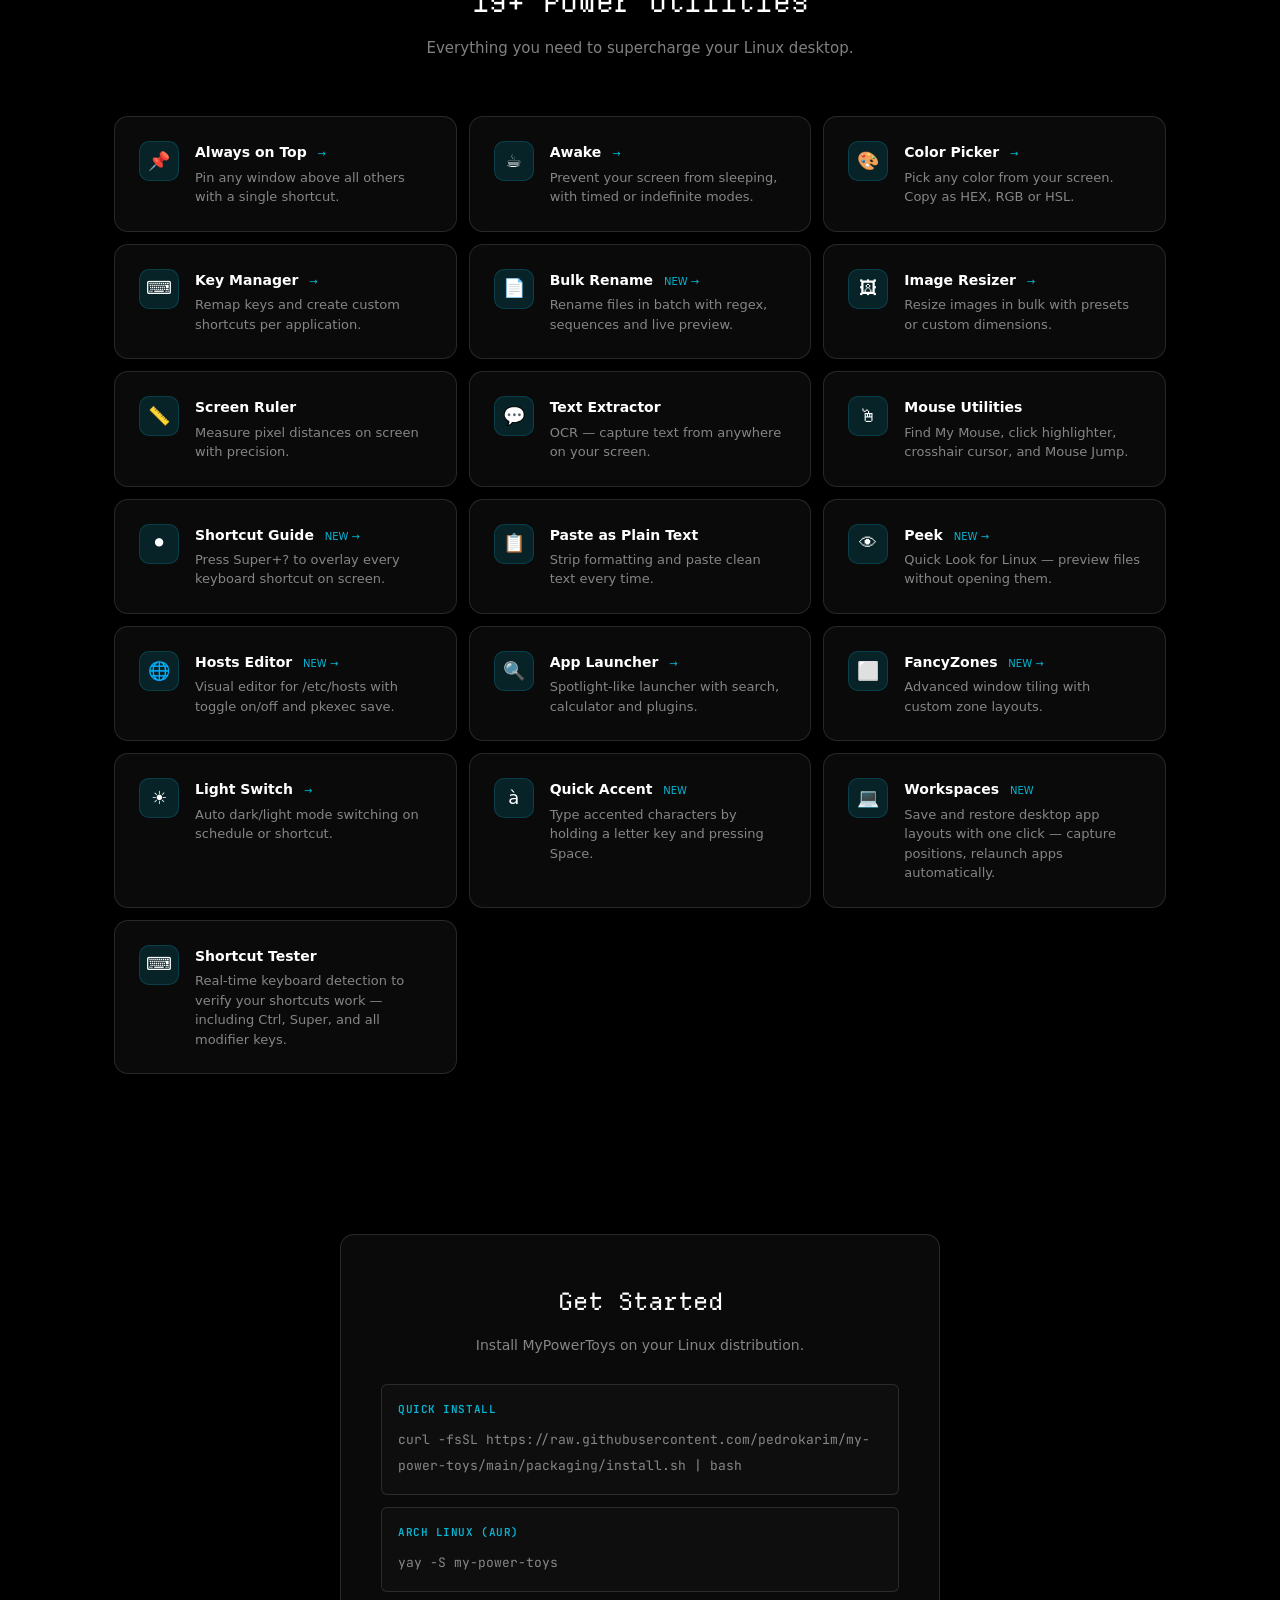
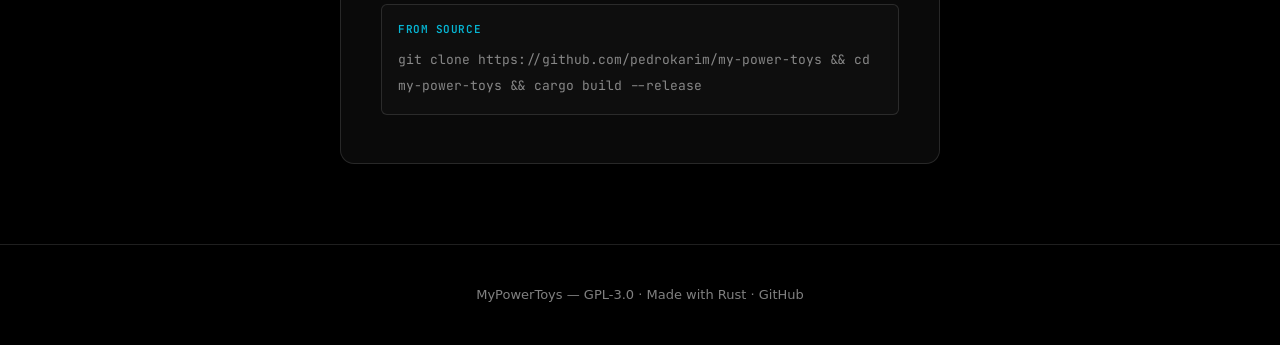
==== commit 369a6994: "feat(shortcut-guide): add overlay with categorized keyboard shortcuts Turn Shortcut Guide from a stu" ====
--- a/docs/index.html
+++ b/docs/index.html
@@ -710,13 +710,13 @@
                     <p>Find My Mouse, click highlighter, crosshair cursor, and Mouse Jump.</p>
                 </div>
             </div>
-            <div class="glass module-card">
+            <a href="shortcut-guide.html" class="glass module-card" style="text-decoration: none; color: inherit;">
                 <div class="module-icon">&#9899;</div>
                 <div>
-                    <h3>Shortcut Guide</h3>
-                    <p>Hold Super to see all available keyboard shortcuts.</p>
-                </div>
-            </div>
+                    <h3>Shortcut Guide <span style="font-size: 10px; color: var(--color-accent); font-weight: 500; margin-left: 6px;">NEW &rarr;</span></h3>
+                    <p>Press Super+? to overlay every keyboard shortcut on screen.</p>
+                </div>
+            </a>
             <div class="glass module-card">
                 <div class="module-icon">&#128203;</div>
                 <div>
